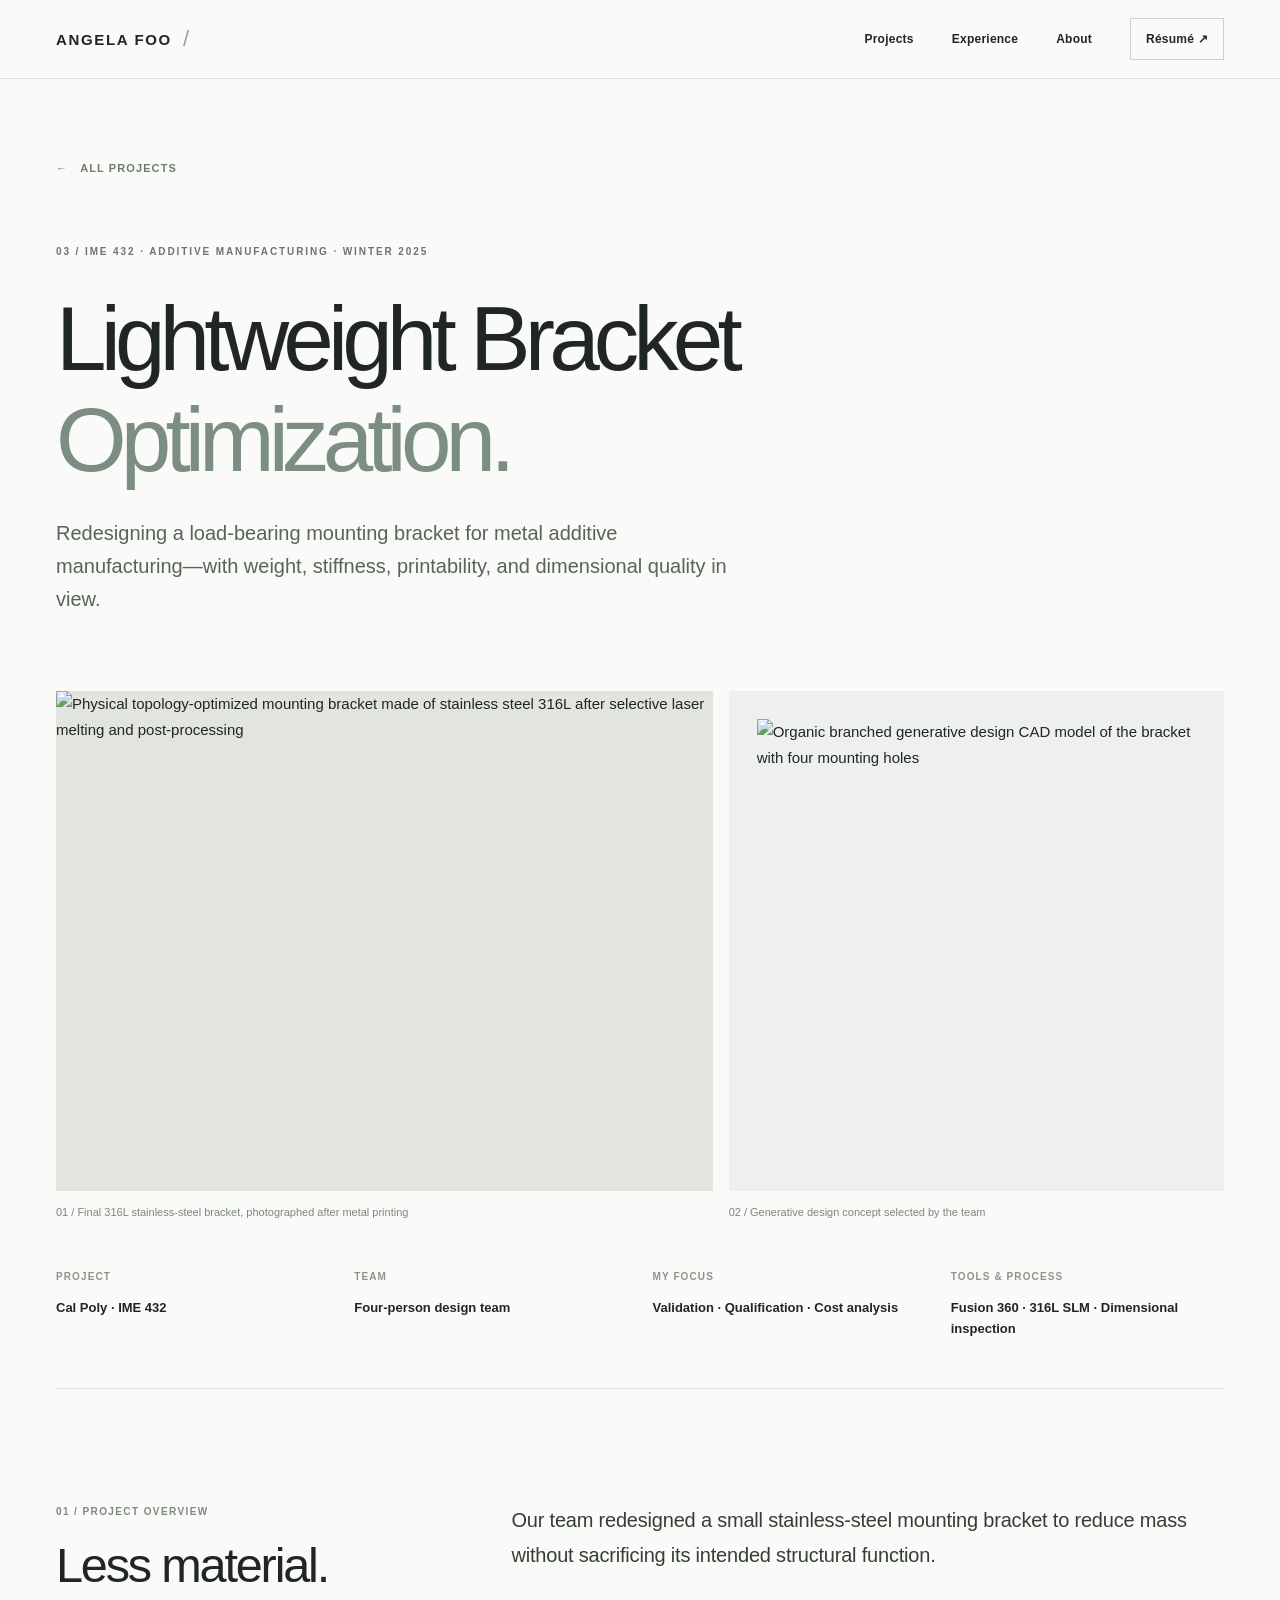
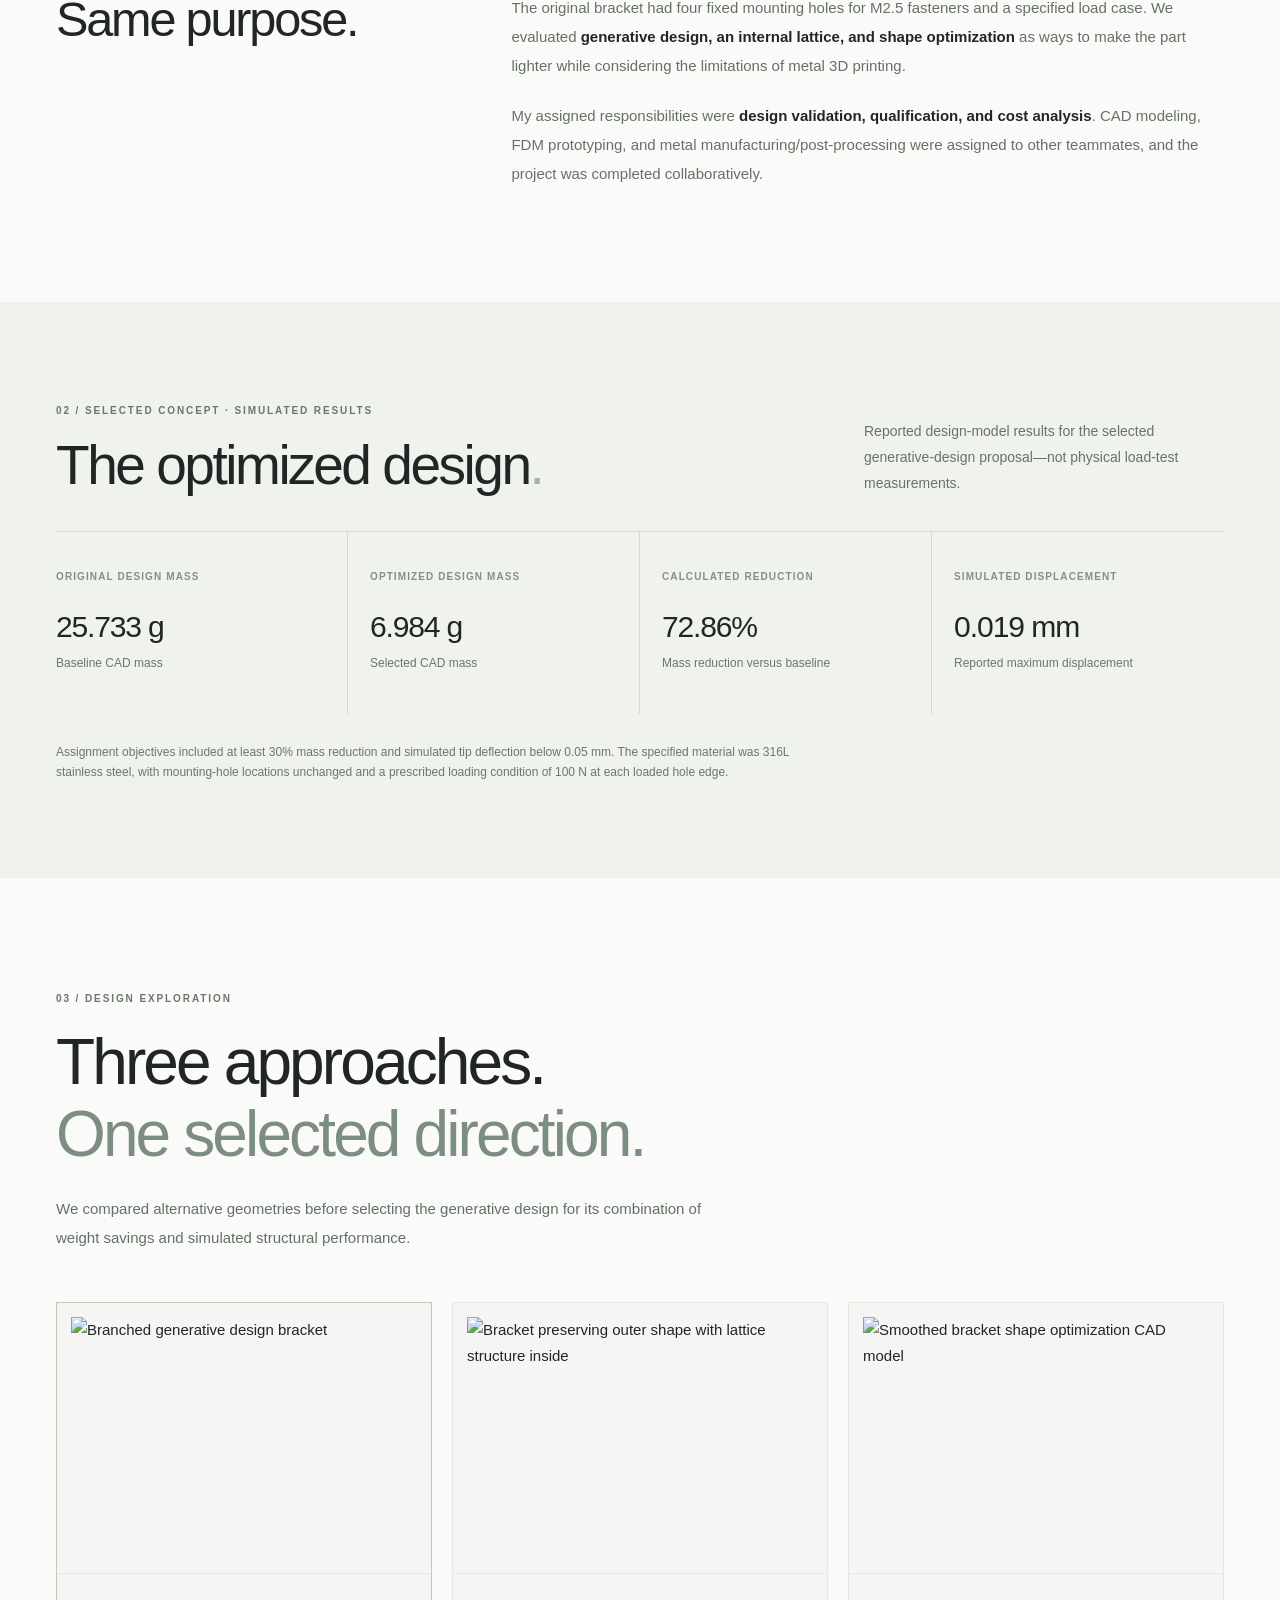
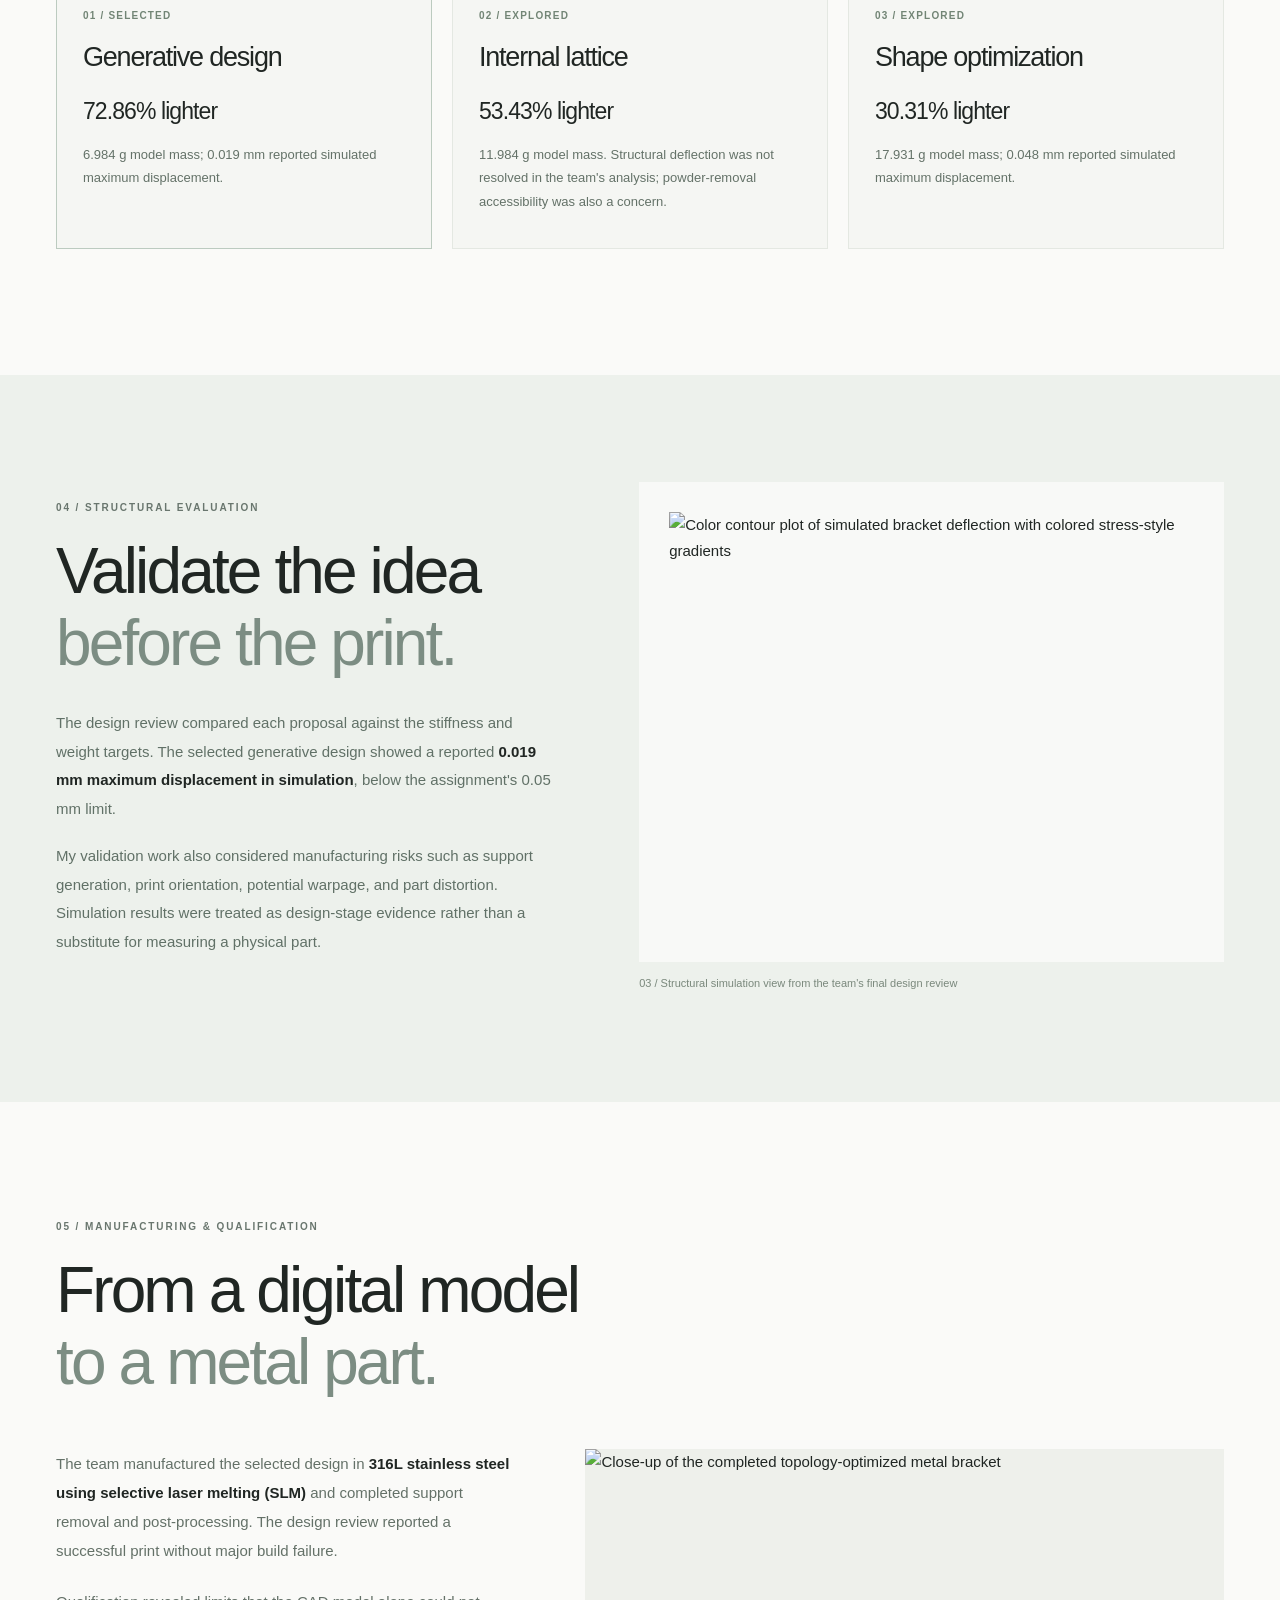
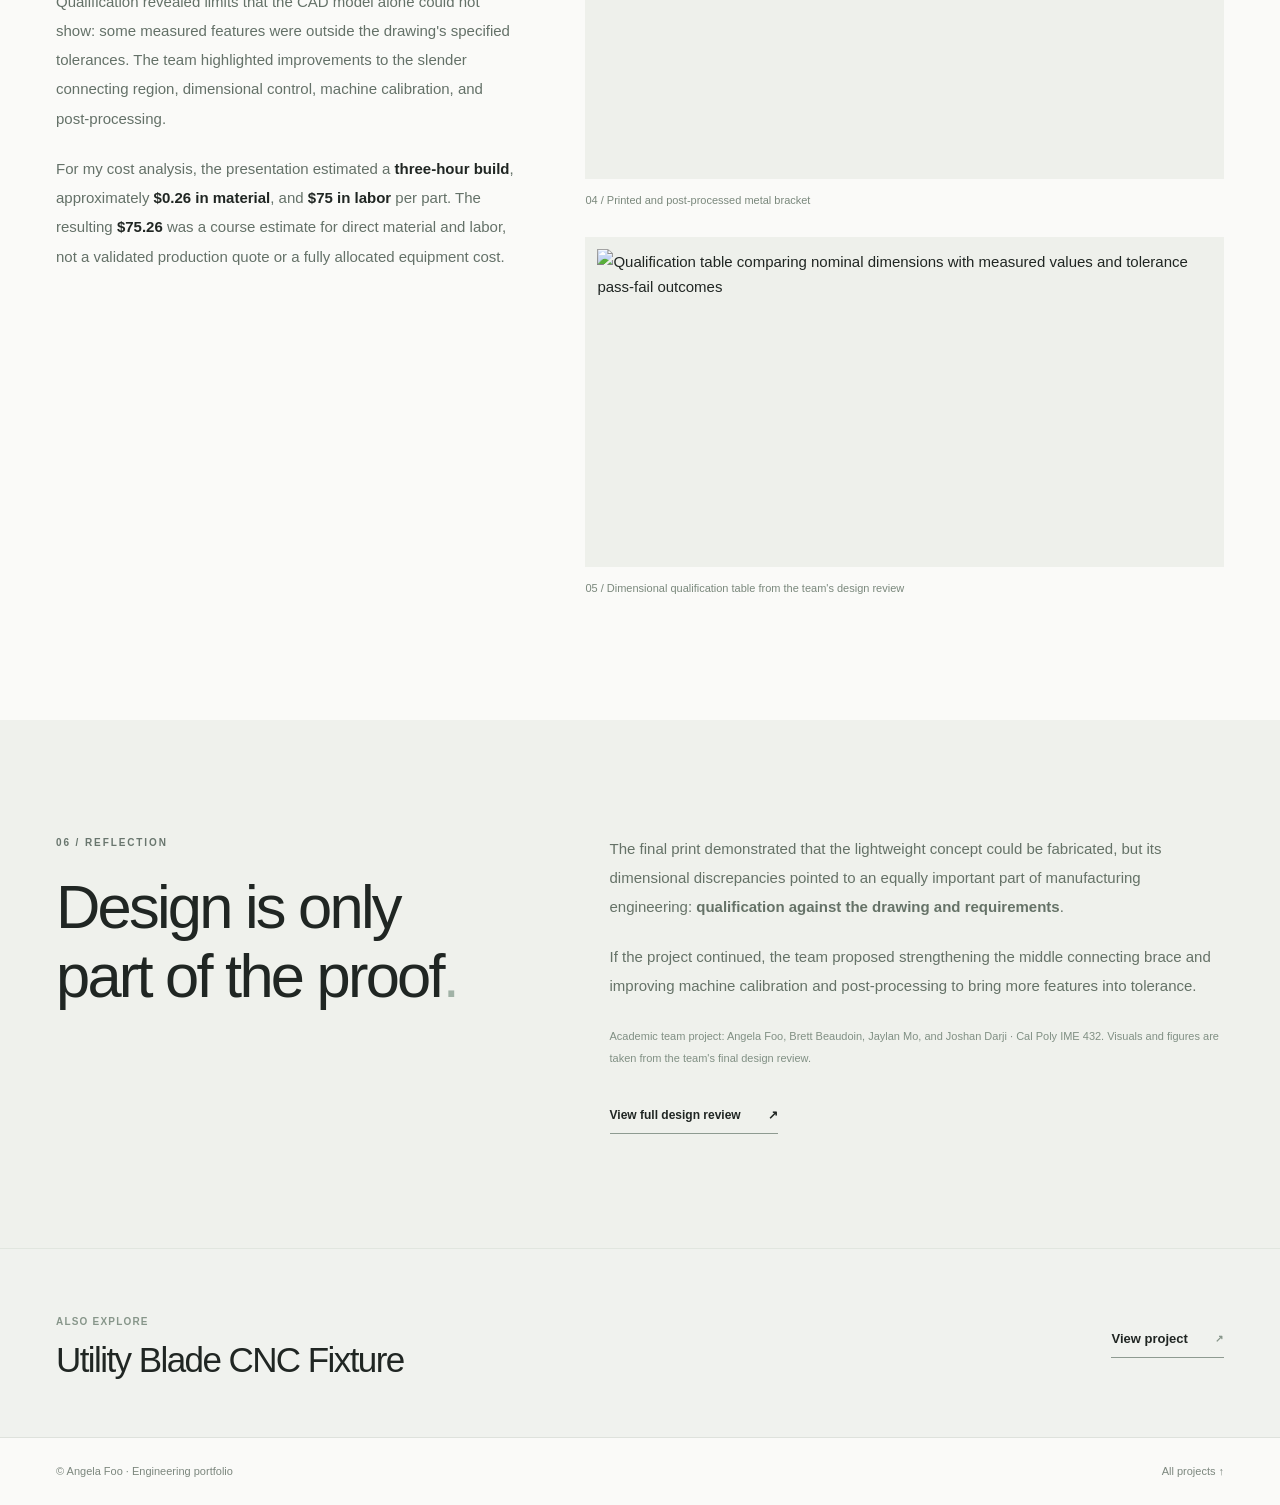
==== bracket.html @ 25e24c45 "Add files via upload" ====
<!doctype html>
<html lang="en">
<head>
<meta charset="utf-8"><meta name="viewport" content="width=device-width,initial-scale=1"><meta name="theme-color" content="#fafaf8">
<meta name="description" content="Angela Foo's IME 432 additive manufacturing project: a topology-optimized 316L stainless-steel mounting bracket, finite element simulation, dimensional qualification, and cost analysis.">
<title>Lightweight Bracket Optimization — Angela Foo</title>
<link rel="stylesheet" href="styles.css"><script src="script.js" defer></script>
</head>
<body id="top">
<a class="skip-link" href="#main">Skip to main content</a>
<header class="site-header"><div class="shell navigation"><a class="logo" href="index.html">ANGELA FOO<span class="logo-mark">/</span></a><button class="menu-toggle" type="button" aria-controls="site-nav" aria-expanded="false">Menu <span aria-hidden="true">☰</span></button><nav class="site-nav" id="site-nav" aria-label="Main navigation"><a href="index.html#projects">Projects</a><a href="index.html#experience">Experience</a><a href="index.html#about">About</a><a class="nav-resume" href="assets/Angela_Foo_Resume.pdf" target="_blank" rel="noopener">Résumé ↗</a></nav></div></header>
<main id="main">
  <section class="shell case-intro bracket-intro">
    <a class="back-to" href="index.html#projects">← &nbsp; ALL PROJECTS</a>
    <p class="eyebrow">03 / IME 432 · ADDITIVE MANUFACTURING · WINTER 2025</p>
    <h1>Lightweight Bracket<br><em>Optimization.</em></h1>
    <p class="case-lede">Redesigning a load-bearing mounting bracket for metal additive manufacturing—with weight, stiffness, printability, and dimensional quality in view.</p>
  </section>
  <section class="shell bracket-hero-gallery" aria-label="Finished part and generative CAD model">
    <figure class="bracket-hero-photo"><a href="assets/bracket-printed-bracket.webp" target="_blank" rel="noopener"><img src="assets/bracket-printed-bracket.webp" alt="Physical topology-optimized mounting bracket made of stainless steel 316L after selective laser melting and post-processing" fetchpriority="high"></a><figcaption>01 / Final 316L stainless-steel bracket, photographed after metal printing</figcaption></figure>
    <figure class="bracket-hero-render"><a href="assets/bracket-generative-cad.webp" target="_blank" rel="noopener"><img src="assets/bracket-generative-cad.webp" alt="Organic branched generative design CAD model of the bracket with four mounting holes" fetchpriority="high"></a><figcaption>02 / Generative design concept selected by the team</figcaption></figure>
  </section>
  <div class="shell case-meta">
    <div><span>PROJECT</span><strong>Cal Poly · IME 432</strong></div>
    <div><span>TEAM</span><strong>Four-person design team</strong></div>
    <div><span>MY FOCUS</span><strong>Validation · Qualification · Cost analysis</strong></div>
    <div><span>TOOLS &amp; PROCESS</span><strong>Fusion 360 · 316L SLM · Dimensional inspection</strong></div>
  </div>

  <section class="shell case-body" aria-labelledby="bracket-overview">
    <aside class="case-aside"><p>01 / PROJECT OVERVIEW</p><h2 id="bracket-overview">Less material.<br>Same purpose.</h2></aside>
    <div class="case-text"><p class="lead-paragraph">Our team redesigned a small stainless-steel mounting bracket to reduce mass without sacrificing its intended structural function.</p>
    <p>The original bracket had four fixed mounting holes for M2.5 fasteners and a specified load case. We evaluated <strong>generative design, an internal lattice, and shape optimization</strong> as ways to make the part lighter while considering the limitations of metal 3D printing.</p>
    <p>My assigned responsibilities were <strong>design validation, qualification, and cost analysis</strong>. CAD modeling, FDM prototyping, and metal manufacturing/post-processing were assigned to other teammates, and the project was completed collaboratively.</p></div>
  </section>

  <section class="constraints-section" aria-labelledby="bracket-results-heading"><div class="shell">
    <div class="section-bar narrow"><div><p class="eyebrow">02 / SELECTED CONCEPT · SIMULATED RESULTS</p><h2 id="bracket-results-heading">The optimized design<span class="accent-dot">.</span></h2></div><p class="section-subtitle">Reported design-model results for the selected generative-design proposal—not physical load-test measurements.</p></div>
    <div class="constraints-grid bracket-metrics">
      <div class="constraint"><span>ORIGINAL DESIGN MASS</span><strong>25.733 g</strong><p>Baseline CAD mass</p></div>
      <div class="constraint"><span>OPTIMIZED DESIGN MASS</span><strong>6.984 g</strong><p>Selected CAD mass</p></div>
      <div class="constraint"><span>CALCULATED REDUCTION</span><strong>72.86%</strong><p>Mass reduction versus baseline</p></div>
      <div class="constraint"><span>SIMULATED DISPLACEMENT</span><strong>0.019 mm</strong><p>Reported maximum displacement</p></div>
    </div>
    <p class="constraints-note">Assignment objectives included at least 30% mass reduction and simulated tip deflection below 0.05 mm. The specified material was 316L stainless steel, with mounting-hole locations unchanged and a prescribed loading condition of 100 N at each loaded hole edge.</p>
  </div></section>

  <section class="shell bracket-options" aria-labelledby="bracket-options-heading">
    <div class="bracket-section-title"><p class="eyebrow">03 / DESIGN EXPLORATION</p><h2 id="bracket-options-heading">Three approaches.<br><em>One selected direction.</em></h2><p>We compared alternative geometries before selecting the generative design for its combination of weight savings and simulated structural performance.</p></div>
    <div class="bracket-option-grid">
      <article class="bracket-option selected"><figure><img src="assets/bracket-generative-cad.webp" alt="Branched generative design bracket" loading="lazy"></figure><div class="bracket-option-copy"><span>01 / SELECTED</span><h3>Generative design</h3><strong>72.86% lighter</strong><p>6.984 g model mass; 0.019 mm reported simulated maximum displacement.</p></div></article>
      <article class="bracket-option"><figure><img src="assets/bracket-lattice-cad.webp" alt="Bracket preserving outer shape with lattice structure inside" loading="lazy"></figure><div class="bracket-option-copy"><span>02 / EXPLORED</span><h3>Internal lattice</h3><strong>53.43% lighter</strong><p>11.984 g model mass. Structural deflection was not resolved in the team's analysis; powder-removal accessibility was also a concern.</p></div></article>
      <article class="bracket-option"><figure><img src="assets/bracket-shape-optimization-cad.webp" alt="Smoothed bracket shape optimization CAD model" loading="lazy"></figure><div class="bracket-option-copy"><span>03 / EXPLORED</span><h3>Shape optimization</h3><strong>30.31% lighter</strong><p>17.931 g model mass; 0.048 mm reported simulated maximum displacement.</p></div></article>
    </div>
  </section>

  <section class="bracket-analysis-band" aria-labelledby="bracket-analysis-heading"><div class="shell bracket-analysis-grid">
    <div><p class="eyebrow">04 / STRUCTURAL EVALUATION</p><h2 id="bracket-analysis-heading">Validate the idea<br><em>before the print.</em></h2><p>The design review compared each proposal against the stiffness and weight targets. The selected generative design showed a reported <strong>0.019 mm maximum displacement in simulation</strong>, below the assignment's 0.05 mm limit.</p><p>My validation work also considered manufacturing risks such as support generation, print orientation, potential warpage, and part distortion. Simulation results were treated as design-stage evidence rather than a substitute for measuring a physical part.</p></div>
    <figure><a href="assets/bracket-displacement-analysis.webp" target="_blank" rel="noopener"><img src="assets/bracket-displacement-analysis.webp" alt="Color contour plot of simulated bracket deflection with colored stress-style gradients" loading="lazy"></a><figcaption>03 / Structural simulation view from the team's final design review</figcaption></figure>
  </div></section>

  <section class="shell bracket-manufacture" aria-labelledby="bracket-manufacture-heading">
    <div class="bracket-section-title"><p class="eyebrow">05 / MANUFACTURING &amp; QUALIFICATION</p><h2 id="bracket-manufacture-heading">From a digital model<br><em>to a metal part.</em></h2></div>
    <div class="bracket-manufacture-grid">
      <div class="bracket-manufacture-copy"><p>The team manufactured the selected design in <strong>316L stainless steel using selective laser melting (SLM)</strong> and completed support removal and post-processing. The design review reported a successful print without major build failure.</p><p>Qualification revealed limits that the CAD model alone could not show: some measured features were outside the drawing's specified tolerances. The team highlighted improvements to the slender connecting region, dimensional control, machine calibration, and post-processing.</p><p>For my cost analysis, the presentation estimated a <strong>three-hour build</strong>, approximately <strong>$0.26 in material</strong>, and <strong>$75 in labor</strong> per part. The resulting <strong>$75.26</strong> was a course estimate for direct material and labor, not a validated production quote or a fully allocated equipment cost.</p></div>
      <div class="bracket-manufacture-images">
        <figure><a href="assets/bracket-printed-bracket.webp" target="_blank" rel="noopener"><img src="assets/bracket-printed-bracket.webp" alt="Close-up of the completed topology-optimized metal bracket" loading="lazy"></a><figcaption>04 / Printed and post-processed metal bracket</figcaption></figure>
        <figure><a href="assets/bracket-qualification-table.webp" target="_blank" rel="noopener"><img src="assets/bracket-qualification-table.webp" alt="Qualification table comparing nominal dimensions with measured values and tolerance pass-fail outcomes" loading="lazy"></a><figcaption>05 / Dimensional qualification table from the team's design review</figcaption></figure>
      </div>
    </div>
  </section>

  <section class="bracket-takeaways" aria-labelledby="bracket-takeaways-heading"><div class="shell bracket-takeaways-grid"><div><p class="eyebrow">06 / REFLECTION</p><h2 id="bracket-takeaways-heading">Design is only<br>part of the proof<span class="accent-dot">.</span></h2></div><div><p>The final print demonstrated that the lightweight concept could be fabricated, but its dimensional discrepancies pointed to an equally important part of manufacturing engineering: <strong>qualification against the drawing and requirements</strong>.</p><p>If the project continued, the team proposed strengthening the middle connecting brace and improving machine calibration and post-processing to bring more features into tolerance.</p><p class="bracket-credit">Academic team project: Angela Foo, Brett Beaudoin, Jaylan Mo, and Joshan Darji · Cal Poly IME 432. Visuals and figures are taken from the team's final design review.</p><a class="text-link smaller" href="assets/IME_432_Additive_Bracket_Design_Review.pdf" target="_blank" rel="noopener">View full design review <span aria-hidden="true">↗</span></a></div></div></section>
  <div class="next-case"><div class="shell"><div><span>ALSO EXPLORE</span><h2>Utility Blade CNC Fixture</h2></div><a href="fixture.html" class="text-link">View project <span aria-hidden="true">↗</span></a></div></div>
</main>
<footer class="site-footer"><div class="shell footer-flex"><span>© Angela Foo · Engineering portfolio</span><a href="index.html#projects">All projects ↑</a></div></footer>
</body></html>
---- styles.css ----
:root{--bg:#fafaf8;--white:#fff;--ink:#202623;--muted:#69726d;--line:#dee2dc;--accent:#61776c;--soft:#eef1ec;--display:-apple-system,BlinkMacSystemFont,"Helvetica Neue",Helvetica,Arial,sans-serif}
*,*::before,*::after{box-sizing:border-box}
html{scroll-behavior:smooth;scroll-padding-top:96px}
body{margin:0;background:var(--bg);color:var(--ink);font-family:var(--display);font-size:15px;line-height:1.7;-webkit-font-smoothing:antialiased}
img{display:block;max-width:100%}a{text-decoration:none;color:inherit}button{font:inherit;cursor:pointer}h1,h2,h3,p,figure{margin:0}h1,h2,h3{font-weight:500;line-height:1.12;letter-spacing:-.045em}h2{font-size:clamp(39px,4vw,59px)}h3{font-size:26px}em{font-style:normal;color:#7c8d83}
:focus-visible{outline:2px solid var(--accent);outline-offset:4px}::selection{background:#d8e2db}
.shell{width:min(1200px,calc(100% - 112px));margin:0 auto}.skip-link{position:fixed;top:-100px;left:12px;background:white;padding:12px;z-index:999}.skip-link:focus{top:12px}
.site-header{position:sticky;top:0;z-index:100;background:rgba(250,250,248,.97);backdrop-filter:blur(12px);border-bottom:1px solid var(--line)}
.navigation{height:78px;display:flex;align-items:center;justify-content:space-between}.logo{font-size:15px;font-weight:700;letter-spacing:.11em}.logo-mark{display:inline-block;margin-left:11px;color:#93a59a;font-size:22px;vertical-align:-1px;font-weight:400}.site-nav{display:flex;align-items:center;gap:38px;font-size:12px;font-weight:600;letter-spacing:.02em}.site-nav a:hover,.footer-flex a:hover{color:var(--accent)}.site-nav .nav-resume{border:1px solid #cbd3cc;padding:10px 15px}.site-nav .nav-resume:hover{background:#eff2ee}.menu-toggle{display:none}
.eyebrow{font-size:10px;font-weight:700;letter-spacing:.19em;text-transform:uppercase;color:#69766e}.eyebrow-line{display:inline-block;width:24px;height:1px;background:var(--accent);vertical-align:middle;margin-right:10px}.accent-dot{color:#a1b2a6}
.hero{padding-top:128px;padding-bottom:122px}.hero h1{font-size:clamp(60px,6.2vw,102px);letter-spacing:-.065em;line-height:1.11;margin:31px 0 68px;max-width:1140px}.hero-bottom{display:flex;justify-content:space-between;align-items:flex-end;gap:60px}.hero-bottom p{font-size:18px;line-height:1.8;max-width:610px;color:#4f5c54}.text-link{display:inline-flex;align-items:center;justify-content:space-between;gap:27px;border-bottom:1px solid #8e9b91;padding-bottom:7px;white-space:nowrap;font-size:13px;font-weight:600;transition:color .2s,border .2s}.text-link:hover{color:var(--accent);border-color:var(--accent)}.text-link.smaller{font-size:12px}
.projects-section{padding:105px 0 112px;background:#fff}.section-bar{display:flex;align-items:end;justify-content:space-between;gap:56px;margin-bottom:46px}.section-bar .eyebrow{margin-bottom:16px}.section-bar h2{font-size:clamp(48px,5.4vw,73px)}.section-subtitle{max-width:360px;font-size:14px;line-height:1.85;color:var(--muted)}
.featured-project{display:grid;grid-template-columns:1.13fr 1fr;min-height:485px;background:#f1f3ef;border:1px solid #e6eae5;overflow:hidden}.featured-media{position:relative;overflow:hidden;min-height:485px;background:#d2d8d2}.featured-media img{width:100%;height:100%;object-fit:cover;object-position:center;transition:transform .5s}.featured-project:hover img{transform:scale(1.028)}.photo-stamp{position:absolute;left:23px;bottom:20px;background:#fff;padding:8px 12px;font-size:10px;font-weight:700;letter-spacing:.12em}.featured-copy{padding:34px 43px 43px;display:flex;flex-direction:column;justify-content:space-between}.featured-top{display:flex;justify-content:space-between;gap:15px;font-size:10px;letter-spacing:.11em;font-weight:700;color:#758279}.label-small{font-size:10px;letter-spacing:.16em;font-weight:700;color:#6a7e70;margin-bottom:18px}.featured-main h3{font-size:clamp(40px,4.2vw,63px);letter-spacing:-.06em;line-height:1.08;margin-bottom:27px}.featured-main>p:not(.label-small){max-width:410px;font-size:15px;line-height:1.8;color:#59665c}.project-cta{display:inline-flex;align-items:center;gap:24px;margin-top:38px;font-size:12px;font-weight:700;border-bottom:1px solid #8da096;padding-bottom:8px}
.projects-list{margin-top:63px;border-top:1px solid var(--line)}.project-row{display:grid;grid-template-columns:52px 1fr 210px 25px;align-items:center;gap:18px;padding:24px 6px 26px;border-bottom:1px solid var(--line);transition:background .2s}.project-row:hover{background:#f7f8f5}.project-number{font-size:11px;color:#89948b;font-weight:600}.project-row-title h3{font-size:22px;letter-spacing:-.028em;font-weight:500;margin-bottom:6px}.project-row-title p{font-size:12px;color:#7a857d}.project-category{font-size:10px;letter-spacing:.1em;font-weight:700;color:#78867a;text-align:right}.row-arrow{font-size:22px;transition:transform .2s}.project-row:hover .row-arrow{transform:translate(3px,-3px)}
.process-band{padding:90px 0;background:#e8ede8}.process-band-inner{display:grid;grid-template-columns:26% 1fr;gap:45px;align-items:start}.process-band .eyebrow{padding-top:13px}.process-band-inner>p:last-child{font-size:clamp(24px,3.2vw,43px);line-height:1.4;letter-spacing:-.035em;font-weight:400;max-width:920px}.process-band-inner em{color:#71877a}
.experience-section{padding:110px 0 118px}.experience-rows{border-top:1px solid var(--line);margin-bottom:26px}.experience-row{display:grid;grid-template-columns:32% 1fr 100px;align-items:start;gap:30px;padding:27px 0;border-bottom:1px solid var(--line)}.experience-row h3{font-size:22px;letter-spacing:-.03em;margin-bottom:8px}.experience-row div span{font-size:12px;color:#738075}.experience-row>p{color:#637067;font-size:13px;line-height:1.9;max-width:510px}.experience-date{text-align:right;font-size:12px;color:var(--muted);white-space:nowrap}
.about-section{padding:115px 0;background:#f1f3ef}.about-grid{display:grid;grid-template-columns:1fr 1fr;gap:90px}.about-grid .eyebrow{margin-bottom:25px}.about-grid h2{font-size:clamp(40px,4.3vw,63px)}.about-copy>p{font-size:16px;line-height:1.9;color:#536157}.about-meta{margin-top:40px}.about-meta>div{border-top:1px solid #d6ddd6;padding:15px 0 19px}.about-meta span{font-size:10px;font-weight:700;letter-spacing:.11em;color:#708176}.about-meta p{font-size:13px;margin-top:7px}
.contact-section{padding:110px 0 115px}.contact-layout{display:flex;align-items:end;justify-content:space-between;gap:70px;margin-top:21px}.contact-layout h2{font-size:clamp(52px,6.5vw,91px);letter-spacing:-.06em}.contact-layout>div{min-width:345px;padding-bottom:8px}.contact-layout>div>p{color:#647167;font-size:13px;margin-bottom:18px}.contact-link{display:flex;justify-content:space-between;gap:20px;font-size:22px;letter-spacing:-.045em;border-bottom:1px solid #aab6ac;padding-bottom:8px}.social-link{font-size:12px;display:inline-block;margin-top:18px}.site-footer{border-top:1px solid var(--line);padding:24px 0}.footer-flex{display:flex;align-items:center;justify-content:space-between;gap:30px;font-size:11px;color:#7c877e}
/* The project case study */
.case-intro{padding:75px 0 75px}.back-to{display:inline-block;font-size:11px;font-weight:700;letter-spacing:.1em;color:#6c7c70;margin-bottom:65px}.back-to:hover{color:var(--ink)}.case-intro .eyebrow{margin-bottom:28px}.case-intro h1{font-size:clamp(62px,7.5vw,110px);letter-spacing:-.065em}.case-lede{max-width:680px;color:#56645a;font-size:20px;line-height:1.65;margin-top:26px}.case-hero-image img{width:100%;height:auto;aspect-ratio:2.46;object-fit:cover;background:#ddd}.caption,figcaption{font-size:11px;line-height:1.65;color:#7a887c;padding-top:12px}.case-meta{display:grid;grid-template-columns:repeat(4,1fr);gap:25px;border-bottom:1px solid var(--line);padding:47px 0 48px}.case-meta span{display:block;font-size:10px;letter-spacing:.11em;font-weight:700;color:#8a958b;margin-bottom:13px}.case-meta strong{display:block;font-size:13px;line-height:1.6;font-weight:600}
.case-body{display:grid;grid-template-columns:33% 1fr;gap:70px;padding:114px 0}.case-aside>p{font-size:10px;letter-spacing:.14em;color:#7d8a80;font-weight:700;margin-bottom:18px}.case-aside h2{font-size:clamp(38px,3.8vw,56px)}.case-text{max-width:730px}.case-text p{font-size:15px;color:#657168;line-height:1.95;margin-bottom:20px}.case-text p:last-child{margin-bottom:0}.case-text strong{font-weight:600;color:var(--ink)}.case-text .lead-paragraph{font-size:20px;color:#333f36;line-height:1.75;letter-spacing:-.01em}
.constraints-section{background:#f0f2ee;padding:100px 0 95px}.section-bar.narrow{margin-bottom:34px}.section-bar.narrow h2{font-size:clamp(37px,4.3vw,58px)}.constraints-grid{border-top:1px solid #d3dad3;display:grid;grid-template-columns:repeat(4,1fr)}.constraint{padding:30px 22px 15px;border-right:1px solid #d3dad3;min-height:182px}.constraint:first-child{padding-left:0}.constraint:last-child{border-right:0}.constraint span{font-size:10px;font-weight:700;letter-spacing:.11em;color:#839087}.constraint strong{font-size:clamp(24px,2.3vw,36px);display:block;font-weight:500;letter-spacing:-.04em;margin:20px 0 8px;line-height:1.25}.constraint:last-child strong{font-size:22px;letter-spacing:-.035em}.constraint p,.constraints-note{font-size:12px;color:#68786d;line-height:1.7}.constraints-note{margin-top:28px;max-width:780px}
.case-process{padding:118px 0}.case-process-grid{display:grid;grid-template-columns:1fr .96fr;gap:60px;align-items:start}.case-process h2{margin:22px 0 42px}.process-steps{border-top:1px solid var(--line)}.process-steps>div{display:grid;grid-template-columns:42px 1fr;gap:16px;padding:19px 0;border-bottom:1px solid var(--line)}.process-steps>div>span{font-size:11px;font-weight:700;color:#88998d}.process-steps p{font-size:14px;line-height:1.8;color:#657168}.process-steps strong{color:var(--ink)}.cad-figure img{width:100%;aspect-ratio:1.03;object-fit:cover;background:#dce0de}.cad-figure a img,.image-story a img{transition:opacity .2s}.cad-figure a:hover img,.image-story a:hover img{opacity:.92}
.image-story{padding:103px 0;background:#ecefea}.image-story-grid{display:grid;grid-template-columns:1fr 1fr;gap:95px;align-items:center}.image-story-grid figure{max-width:480px;margin:0 auto}.image-story-grid img{width:100%;max-height:680px;aspect-ratio:4/5;object-fit:cover;object-position:center 62%;background:#d7ddd7}.image-story-copy h2{font-size:clamp(40px,4.6vw,66px);margin:22px 0 34px}.image-story-copy>p:not(.eyebrow){max-width:450px;color:#627066;font-size:15px;line-height:1.9;margin-bottom:18px}.image-story-copy .text-link{margin-top:35px}
.case-conclusion{display:grid;grid-template-columns:33% 1fr;gap:70px;padding:114px 0 128px}.fineprint{font-size:12px!important;color:#859087!important;margin-top:30px!important}.next-case{background:#f0f2ee;border-top:1px solid #e1e6df}.next-case>.shell{padding:58px 0;display:flex;justify-content:space-between;align-items:center;gap:40px}.next-case span{font-size:10px;font-weight:700;letter-spacing:.12em;color:#87968a}.next-case h2{font-size:clamp(23px,3vw,35px);margin-top:8px}
/* Supporting academic project template */
.generic-project{padding-top:75px}.generic-project .eyebrow{margin-bottom:24px}.generic-title{font-size:clamp(54px,6.2vw,89px);max-width:1030px;margin-bottom:20px}.generic-intro{font-size:20px;color:#5d6b61;max-width:790px;line-height:1.75;margin-bottom:60px}.unfilled-media{min-height:375px;padding:44px;display:flex;justify-content:space-between;align-items:end;gap:30px;background:#e9ede8;border:1px solid #dce3dc;position:relative;overflow:hidden}.unfilled-media:after{content:"";position:absolute;width:620px;height:620px;border:1px solid #d0d9d0;border-radius:50%;top:-340px;right:-170px;box-shadow:0 0 0 110px #e4eae4,0 0 0 111px #d5ddd5;pointer-events:none}.unfilled-media>div,.unfilled-media>p{position:relative;z-index:2}.unfilled-media span{display:block;font-size:11px;font-weight:700;letter-spacing:.15em;color:#7c8f81;margin-bottom:28px}.unfilled-media strong{font-size:clamp(33px,4vw,53px);line-height:1.2;font-weight:500;letter-spacing:-.05em}.unfilled-media>p{font-size:12px;color:#6e8072}.generic-grid{display:grid;grid-template-columns:33% 1fr;gap:75px;padding:105px 0}.generic-grid aside h2{font-size:clamp(36px,3.8vw,50px);margin:18px 0 42px}.tools-label{font-size:10px!important;font-weight:700;letter-spacing:.12em;color:#7c8f81!important}.generic-grid aside>p:last-child{max-width:270px;font-size:13px;color:#6c786d}.generic-main h2{font-size:29px;margin:0 0 20px;letter-spacing:-.03em}.generic-main h2:not(:first-child){margin-top:55px}.generic-main>p,.generic-main li{font-size:15px;color:#5d6d61;line-height:1.95}.generic-main ul{padding-left:20px}.generic-main li{margin-bottom:11px}.generic-main .process-steps{margin-top:24px}.generic-end{padding:0 0 112px}
@media(max-width:1050px){.shell{width:calc(100% - 72px)}.hero h1{font-size:clamp(55px,7.2vw,86px)}.featured-copy{padding:27px 30px 32px}.featured-main h3{font-size:clamp(39px,4vw,54px)}.case-process-grid,.image-story-grid{gap:45px}.about-grid{gap:45px}}
@media(max-width:760px){.shell{width:calc(100% - 46px)}.navigation{height:67px}.menu-toggle{display:flex;gap:15px;align-items:center;background:transparent;border:1px solid #cdd5cc;padding:9px 12px;font-size:12px}.menu-toggle span{font-size:13px}.site-nav{position:absolute;display:none;top:67px;left:0;right:0;padding:22px 24px;background:#fafaf8;box-shadow:0 20px 30px #18251a12;border-bottom:1px solid var(--line);flex-direction:column;align-items:stretch;gap:21px}.site-nav.is-open{display:flex}.site-nav .nav-resume{align-self:flex-start}.hero{padding:88px 0 86px}.hero h1{font-size:clamp(50px,8vw,72px);margin:26px 0 42px}.hero-bottom{display:block}.hero-bottom p{font-size:16px;margin-bottom:26px}.projects-section{padding:82px 0}.section-bar{display:block}.section-bar .section-subtitle{margin-top:15px}.featured-project{grid-template-columns:1fr}.featured-media{min-height:0;aspect-ratio:1.75}.featured-copy{min-height:360px}.featured-main h3{font-size:50px}.project-row{grid-template-columns:30px 1fr 22px;gap:12px}.project-category{display:none}.project-row-title h3{font-size:19px}.process-band-inner{grid-template-columns:1fr;gap:12px}.experience-section{padding:82px 0}.experience-row{grid-template-columns:1fr 78px;gap:10px 20px}.experience-row>p{grid-column:1/3}.experience-date{grid-column:2;grid-row:1}.about-section{padding:85px 0}.about-grid{grid-template-columns:1fr;gap:37px}.contact-section{padding:84px 0}.contact-layout{display:block}.contact-layout>div{min-width:0;margin-top:40px}.case-intro{padding:52px 0}.back-to{margin-bottom:55px}.case-intro h1{font-size:clamp(57px,9vw,78px)}.case-lede{font-size:17px}.case-meta{grid-template-columns:repeat(2,1fr);gap:25px}.case-body,.case-conclusion{grid-template-columns:1fr;gap:33px;padding:80px 0}.constraints-section{padding:77px 0}.constraints-grid{grid-template-columns:repeat(2,1fr)}.constraint:nth-child(2){border-right:0}.constraint:nth-child(-n+2){border-bottom:1px solid #d3dad3}.constraint:nth-child(3){padding-left:0}.case-process{padding:85px 0}.case-process-grid{grid-template-columns:1fr;gap:47px}.cad-figure img{aspect-ratio:4/3}.image-story{padding:80px 0}.image-story-grid{grid-template-columns:1fr;gap:53px}.image-story-grid figure{max-width:460px}.image-story-copy{order:-1}.next-case>.shell{align-items:start;flex-direction:column;gap:20px}.generic-grid{grid-template-columns:1fr;gap:45px;padding:72px 0}.generic-project{padding-top:55px}.generic-project .back-to{margin-bottom:50px}.generic-title{font-size:clamp(53px,8vw,74px)}.unfilled-media{min-height:300px}}
@media(max-width:480px){.shell{width:calc(100% - 34px)}.logo{font-size:13px}.hero{padding:71px 0 67px}.eyebrow{font-size:9px;letter-spacing:.13em}.hero h1{font-size:clamp(43px,10.1vw,53px);letter-spacing:-.062em}.hero-bottom p{font-size:15px}.section-bar h2{font-size:49px}.featured-media{aspect-ratio:1.3}.featured-copy{padding:24px 22px;min-height:390px}.featured-top{font-size:9px}.featured-main h3{font-size:46px}.featured-main>p:not(.label-small){font-size:14px}.projects-list{margin-top:35px}.project-row{padding:23px 0}.project-row-title h3{font-size:18px}.project-row-title p{font-size:11px}.process-band{padding:69px 0}.process-band-inner>p:last-child{font-size:29px}.experience-row h3{font-size:19px}.about-grid h2{font-size:43px}.about-copy>p{font-size:15px}.contact-layout h2{font-size:55px}.contact-link{font-size:19px}.case-intro h1{font-size:55px}.case-hero-image img{aspect-ratio:1.6}.case-lede{font-size:16px}.case-meta{padding:31px 0}.case-meta strong{font-size:12px}.case-text .lead-paragraph{font-size:17px}.case-text p{font-size:14px}.constraints-grid{grid-template-columns:1fr}.constraint,.constraint:first-child,.constraint:nth-child(3){padding:19px 0;border-right:0;border-bottom:1px solid #d3dad3;min-height:0}.constraint:last-child{border-bottom:0}.constraint strong{margin:9px 0 5px}.constraint:last-child strong{font-size:23px}.case-process h2,.image-story-copy h2{font-size:46px}.image-story-grid img{aspect-ratio:4/5}.generic-title{font-size:48px}.generic-intro{font-size:16px}.unfilled-media{padding:28px;display:block;min-height:310px}.unfilled-media strong{font-size:36px}.unfilled-media>p{margin-top:35px}.generic-main h2{font-size:27px}.footer-flex{flex-wrap:wrap}}
@media(prefers-reduced-motion:reduce){html{scroll-behavior:auto}*,*:before,*:after{transition:none!important}}

/* Show the actual fixture mounted in the mill as the featured cover. */
.featured-media img.fixture-cover-photo{position:absolute;inset:0;width:100%;height:100%;object-position:center 70%}
.case-hero-image img.fixture-cover-photo{object-position:center 69%;aspect-ratio:1.65}
.image-story-grid .fixture-detail-figure img{aspect-ratio:2.2;max-height:none;object-fit:cover}
@media(max-width:760px){.case-hero-image img.fixture-cover-photo{aspect-ratio:1.4;object-position:center 68%}}
@media(max-width:480px){.case-hero-image img.fixture-cover-photo{aspect-ratio:1.25;object-position:center 68%}}

/* Injection-molding case study: editorial images, no decorative gradients. */
.injection-intro{padding-bottom:62px}
.injection-hero-gallery{display:grid;grid-template-columns:1.18fr .82fr;gap:16px;align-items:stretch}
.injection-hero-gallery figure{min-width:0;display:flex;flex-direction:column}
.injection-hero-gallery img{height:495px;width:100%;object-fit:cover;background:#e9ebe7}
.injection-hero-main img{object-position:center 64%}
.injection-hero-side img{object-position:center 42%}
.injection-hero-gallery figcaption{padding:12px 0 0}
.injection-design-section{padding:113px 0 122px}
.injection-section-top h2{font-size:clamp(39px,4.7vw,69px);margin:22px 0 55px}
.injection-design-grid{display:grid;grid-template-columns:.82fr 1.18fr;gap:72px;align-items:center}
.injection-design-prose p{font-size:15px;line-height:1.95;color:#617167;margin-bottom:19px}
.injection-design-prose .text-link{margin-top:25px}
.injection-drawing-figure img{width:100%;height:auto;background:#fff;border:1px solid #e5e8e3}
.injection-drawing-strip{margin-top:45px;display:grid;grid-template-columns:1fr 1fr;gap:30px}
.injection-drawing-strip img{width:100%;height:auto;aspect-ratio:1.29;object-fit:contain;background:#fff;border:1px solid #e5e8e3}
.injection-drawing-strip a:hover img,.injection-drawing-figure a:hover img{opacity:.89}
.injection-process-section{background:#f0f2ee;padding:112px 0}
.injection-build-grid{display:grid;grid-template-columns:1.03fr .97fr;gap:74px;align-items:center}
.injection-build-copy h2{font-size:clamp(44px,5vw,72px);margin:21px 0 45px}
.injection-photo-figure img{width:100%;height:585px;object-fit:cover;object-position:center 50%;background:#dfe3df}
.injection-photo-story{display:grid;grid-template-columns:1.04fr .96fr;gap:75px;align-items:center;padding-top:120px;padding-bottom:125px}
.injection-photo-pair{display:grid;grid-template-columns:1fr 1fr;gap:18px}
.injection-photo-pair img{width:100%;height:455px;object-fit:cover;background:#e4e8e3}
.injection-photo-pair figure:first-child img{object-position:center 55%}
.injection-photo-pair figure:last-child img{object-position:center 47%}
.injection-photo-copy h2{font-size:clamp(41px,4.8vw,68px);margin:21px 0 32px}
.injection-photo-copy>p:not(.eyebrow){font-size:15px;color:#627066;line-height:1.9;margin-bottom:18px}
.injection-photo-copy strong{font-weight:600;color:var(--ink)}
.injection-results{background:#f0f2ee;padding:103px 0 107px}
.injection-specs .constraint:last-child strong{font-size:clamp(24px,2.3vw,36px)}
.injection-results-grid .constraint strong{font-size:clamp(25px,2.5vw,37px)}
.injection-results-grid .constraint:last-child strong{font-size:clamp(25px,2.5vw,37px)}
.injection-lessons{display:grid;grid-template-columns:37% 1fr;gap:85px;padding:132px 0}
.injection-lessons-heading h2{font-size:clamp(39px,4.4vw,65px);margin-top:19px}
.injection-lessons-body>p{font-size:15px;line-height:1.95;color:#657168;margin-bottom:20px}
.injection-lessons-body>p:last-child{margin-bottom:0}
.injection-lessons-body .lead-paragraph{font-size:20px;line-height:1.7;color:#334039}
.injection-lessons-body strong{color:var(--ink);font-weight:600}
.injection-closing{background:#e9eeea;padding:115px 0}
.injection-closing-grid{display:grid;grid-template-columns:.82fr 1.18fr;gap:100px;align-items:center}
.injection-closing-grid img{width:100%;height:485px;object-fit:cover;object-position:center 45%}
.injection-closing-grid h2{font-size:clamp(41px,4.8vw,69px);margin:22px 0 34px}
.injection-closing-grid>div>p:not(.eyebrow){color:#627168;font-size:15px;line-height:1.9;margin-bottom:20px;max-width:610px}
.injection-closing-grid .small-credits{font-size:11px!important;color:#7e8d82!important}
.injection-closing-grid .text-link{margin-top:20px}
@media(max-width:1000px){.injection-design-grid,.injection-build-grid,.injection-photo-story,.injection-closing-grid{gap:42px}.injection-lessons{gap:50px}.injection-hero-gallery img{height:425px}}
@media(max-width:760px){.injection-hero-gallery{gap:12px}.injection-hero-gallery img{height:350px}.injection-design-section{padding:85px 0}.injection-design-grid,.injection-build-grid,.injection-photo-story,.injection-lessons,.injection-closing-grid{grid-template-columns:1fr;gap:37px}.injection-drawing-strip{gap:18px}.injection-process-section{padding:80px 0}.injection-photo-figure img{height:450px}.injection-photo-story{padding-top:82px;padding-bottom:82px}.injection-photo-pair img{height:330px}.injection-results{padding:80px 0}.injection-lessons{padding:86px 0}.injection-closing{padding:80px 0}.injection-closing-grid img{height:440px}.injection-closing-grid figure{max-width:460px}.injection-section-top h2{margin-bottom:38px}}
@media(max-width:480px){.injection-intro h1{font-size:clamp(43px,11.2vw,55px)}.injection-hero-gallery{grid-template-columns:1.1fr .9fr;gap:8px}.injection-hero-gallery img{height:260px}.injection-hero-gallery figcaption{font-size:9px}.injection-design-grid{gap:28px}.injection-drawing-strip{grid-template-columns:1fr}.injection-drawing-strip img{aspect-ratio:auto}.injection-photo-pair{gap:10px}.injection-photo-pair img{height:245px}.injection-photo-figure img{height:420px}.injection-closing-grid img{height:355px}.injection-lessons-body .lead-paragraph{font-size:17px}}
/* Secondary featured case study on the homepage. */
.second-feature{display:grid;grid-template-columns:.88fr 1.12fr;gap:0;min-height:345px;margin-top:26px;background:#f7f8f5;border:1px solid #e6eae5;overflow:hidden}
.second-feature-media{position:relative;min-height:345px;background:#d9ddda;overflow:hidden}
.second-feature-media img{position:absolute;inset:0;width:100%;height:100%;object-fit:cover;object-position:center 51%;transition:transform .45s}
.second-feature:hover img{transform:scale(1.025)}
.second-feature .photo-stamp{bottom:16px;left:18px}
.second-feature-copy{padding:32px 43px 35px;display:flex;flex-direction:column;justify-content:space-between;gap:32px}
.second-feature-copy .featured-top{font-size:10px}
.second-feature-copy h3{font-size:clamp(31px,3.5vw,51px);letter-spacing:-.05em;line-height:1.11;margin:0 0 19px}
.second-feature-copy p{font-size:14px;line-height:1.75;color:#647168;max-width:470px}
.second-feature-copy .project-cta{margin-top:24px}
@media(max-width:760px){.second-feature{grid-template-columns:1fr}.second-feature-media{min-height:0;aspect-ratio:1.8}.second-feature-copy{min-height:290px;padding:28px 29px}}
@media(max-width:480px){.second-feature-media{aspect-ratio:1.4}.second-feature-copy{min-height:330px;padding:23px 22px}.second-feature-copy h3{font-size:38px}}


/* IME 432 additive manufacturing case study — minimal, image-first. */
.third-feature{grid-template-columns:1.12fr .88fr;background:#f6f7f4}
.third-feature .second-feature-media{order:2;background:#cececb}
.third-feature .second-feature-copy{order:1}
.third-feature .second-feature-media img{object-position:center center}
.bracket-intro h1{font-size:clamp(54px,7.1vw,100px)}
.bracket-hero-gallery{display:grid;grid-template-columns:1.14fr .86fr;gap:16px}
.bracket-hero-gallery figure{min-width:0}
.bracket-hero-gallery img{width:100%;height:500px;object-fit:cover;background:#e2e4e0;transition:opacity .2s}
.bracket-hero-gallery a:hover img{opacity:.92}
.bracket-hero-photo img{object-position:center center}
.bracket-hero-render img{object-fit:contain;background:#edf0ec;padding:28px}
.bracket-metrics .constraint strong{font-size:clamp(24px,2.35vw,37px)}
.bracket-options{padding-top:112px;padding-bottom:126px}
.bracket-section-title{max-width:850px;margin-bottom:50px}
.bracket-section-title h2{font-size:clamp(42px,5vw,70px);margin:20px 0 25px}
.bracket-section-title>p:not(.eyebrow){font-size:15px;color:#617168;line-height:1.9;max-width:685px}
.bracket-option-grid{display:grid;grid-template-columns:repeat(3,minmax(0,1fr));gap:20px}
.bracket-option{background:#f5f6f3;border:1px solid #e4e8e2;min-width:0}
.bracket-option.selected{border-color:#bccbc0}
.bracket-option figure{height:270px;overflow:hidden;background:#f5f6f3}
.bracket-option img{width:100%;height:100%;object-fit:contain;padding:14px}
.bracket-option-copy{padding:27px 26px 35px;border-top:1px solid #e4e8e2}
.bracket-option-copy>span{font-size:10px;letter-spacing:.12em;font-weight:700;color:#728575}
.bracket-option-copy h3{font-size:27px;margin:15px 0 20px}
.bracket-option-copy>strong{font-size:23px;font-weight:500;letter-spacing:-.04em;display:block;margin-bottom:12px}
.bracket-option-copy p{font-size:13px;line-height:1.8;color:#647268}
.bracket-analysis-band{background:#edf1ec;padding:107px 0 110px}
.bracket-analysis-grid{display:grid;grid-template-columns:.92fr 1.08fr;align-items:center;gap:85px}
.bracket-analysis-grid h2{font-size:clamp(44px,5vw,72px);margin:20px 0 30px}
.bracket-analysis-grid>div>p:not(.eyebrow){font-size:15px;line-height:1.9;color:#617167;margin-bottom:19px}
.bracket-analysis-grid strong{color:var(--ink)}
.bracket-analysis-grid figure img{width:100%;height:480px;object-fit:contain;background:#f8f9f7;padding:30px}
.bracket-manufacture{padding-top:116px;padding-bottom:123px}
.bracket-manufacture-grid{display:grid;grid-template-columns:.84fr 1.16fr;gap:67px;align-items:start}
.bracket-manufacture-copy p{font-size:15px;line-height:1.95;color:#647168;margin-bottom:21px}
.bracket-manufacture-copy strong{color:var(--ink);font-weight:600}
.bracket-manufacture-images{display:grid;grid-template-columns:1fr;gap:28px}
.bracket-manufacture-images img{height:330px;object-fit:contain;width:100%;background:#eef0eb;padding:12px}
.bracket-manufacture-images figure:first-child img{object-fit:cover;padding:0}
.bracket-takeaways{background:#eff1ec;padding:114px 0}
.bracket-takeaways-grid{display:grid;grid-template-columns:.86fr 1.14fr;gap:90px}
.bracket-takeaways h2{font-size:clamp(41px,4.8vw,68px);margin:22px 0}
.bracket-takeaways-grid>div:last-child>p{font-size:15px;line-height:1.95;color:#657267;margin-bottom:20px}
.bracket-takeaways-grid .bracket-credit{font-size:11px!important;color:#819084!important;margin:26px 0 32px!important}
@media(max-width:1000px){.bracket-analysis-grid,.bracket-manufacture-grid,.bracket-takeaways-grid{gap:42px}.bracket-hero-gallery img{height:420px}.bracket-option-copy{padding:20px}.bracket-option-copy h3{font-size:23px}}
@media(max-width:760px){.third-feature{grid-template-columns:1fr}.third-feature .second-feature-media{order:0}.third-feature .second-feature-copy{order:1}.bracket-hero-gallery{gap:10px}.bracket-hero-gallery img{height:330px}.bracket-hero-render img{padding:13px}.bracket-options{padding-top:83px;padding-bottom:86px}.bracket-option-grid{grid-template-columns:1fr;gap:15px}.bracket-option{display:grid;grid-template-columns:42% 58%;align-items:stretch}.bracket-option figure{height:auto;min-height:250px}.bracket-option-copy{border-top:0;border-left:1px solid #e4e8e2}.bracket-analysis-grid,.bracket-manufacture-grid,.bracket-takeaways-grid{grid-template-columns:1fr;gap:36px}.bracket-analysis-band{padding:85px 0}.bracket-analysis-grid figure img{height:430px}.bracket-manufacture{padding-top:82px;padding-bottom:85px}.bracket-manufacture-images{grid-template-columns:1fr 1fr;gap:16px}.bracket-manufacture-images img{height:270px}.bracket-takeaways{padding:85px 0}}
@media(max-width:480px){.bracket-intro h1{font-size:clamp(43px,10vw,55px)}.bracket-hero-gallery{grid-template-columns:1fr 1fr;gap:8px}.bracket-hero-gallery img{height:250px}.bracket-hero-gallery figcaption{font-size:9px}.bracket-hero-render img{padding:5px}.bracket-option{grid-template-columns:1fr}.bracket-option figure{height:230px;min-height:0}.bracket-option-copy{border-left:0;border-top:1px solid #e4e8e2}.bracket-section-title h2{font-size:45px}.bracket-manufacture-images{grid-template-columns:1fr}.bracket-manufacture-images img{height:280px}.bracket-analysis-grid figure img{height:330px}.bracket-takeaways h2,.bracket-analysis-grid h2{font-size:45px}}

/* IME 244 Geneva mechanism — image-led academic case study. */
.fourth-feature{background:#f8f8f5;grid-template-columns:.88fr 1.12fr}
.fourth-feature .second-feature-media{background:#deded7}
.fourth-feature .second-feature-media img{object-position:center 48%}
.geneva-intro h1{font-size:clamp(57px,7.2vw,100px)}
.geneva-hero{display:grid;grid-template-columns:1.15fr .85fr;gap:16px;align-items:stretch}
.geneva-hero figure{min-width:0}
.geneva-hero img{width:100%;height:550px;object-fit:cover;background:#e5e7e1;transition:opacity .2s}
.geneva-hero a:hover img,.geneva-process-image a:hover img,.geneva-closing a:hover img{opacity:.92}
.geneva-hero-main img{object-position:center 46%}
.geneva-hero-detail img{object-position:center 50%}
.geneva-focus-band{background:#f0f2ee;padding:107px 0 118px}
.geneva-focus-grid{display:grid;grid-template-columns:repeat(3,minmax(0,1fr));gap:0;border-top:1px solid #ced8d0}
.geneva-focus-grid article{padding:31px 32px 22px;border-right:1px solid #ced8d0}
.geneva-focus-grid article:first-child{padding-left:0}.geneva-focus-grid article:last-child{border-right:0}
.geneva-focus-grid article>span{font-size:10px;letter-spacing:.14em;font-weight:700;color:#728477}
.geneva-focus-grid h3{font-size:26px;margin:21px 0 15px;line-height:1.2}
.geneva-focus-grid p{font-size:14px;line-height:1.9;color:#657268}
.geneva-process{padding-top:120px;padding-bottom:124px}
.geneva-process-head{margin-bottom:53px;max-width:765px}
.geneva-process-head h2{font-size:clamp(43px,5vw,72px);margin:20px 0 22px}
.geneva-process-head>p:not(.eyebrow){font-size:15px;line-height:1.85;color:#667469;max-width:650px}
.geneva-process-grid{display:grid;grid-template-columns:1fr .91fr;gap:66px;align-items:start}
.geneva-process-grid .process-steps{margin-top:0}
.geneva-process-image img{width:100%;height:620px;object-fit:cover;object-position:center 55%;background:#dce2dc}
.geneva-closing{background:#e9eeea;padding:116px 0 121px}
.geneva-closing-grid{display:grid;grid-template-columns:.95fr 1.05fr;gap:91px;align-items:center}
.geneva-closing-grid figure img{width:100%;height:520px;object-fit:cover;object-position:center 45%}
.geneva-closing-grid h2{font-size:clamp(42px,4.7vw,69px);margin:23px 0 31px}
.geneva-closing-grid>div>p:not(.eyebrow){font-size:15px;line-height:1.92;color:#637369;margin-bottom:20px}
.geneva-closing-grid strong{color:var(--ink);font-weight:600}
.geneva-closing-grid .text-link{margin-top:15px}
@media(max-width:1000px){.geneva-process-grid,.geneva-closing-grid{gap:45px}.geneva-hero img{height:460px}.geneva-process-image img{height:520px}}
@media(max-width:760px){.geneva-hero{gap:10px}.geneva-hero img{height:390px}.geneva-focus-band{padding:82px 0 88px}.geneva-focus-grid{grid-template-columns:1fr}.geneva-focus-grid article{padding:22px 0;border-right:0;border-bottom:1px solid #ced8d0}.geneva-focus-grid h3{font-size:23px;margin:13px 0 10px}.geneva-process{padding:85px 0}.geneva-process-grid,.geneva-closing-grid{grid-template-columns:1fr;gap:34px}.geneva-process-image img{height:500px}.geneva-closing{padding:85px 0}.geneva-closing-grid figure{max-width:570px}.geneva-closing-grid figure img{height:470px}}
@media(max-width:480px){.geneva-intro h1{font-size:clamp(45px,11vw,57px)}.geneva-hero{grid-template-columns:1fr 1fr;gap:8px}.geneva-hero img{height:290px}.geneva-hero figcaption{font-size:9px}.geneva-process-head h2,.geneva-closing-grid h2{font-size:44px}.geneva-process-image img{height:420px}.geneva-closing-grid figure img{height:430px}}

/* Personalized Geneva holder spotlight */
.geneva-personal{display:grid;grid-template-columns:.93fr 1.07fr;gap:88px;align-items:start;padding-top:18px;padding-bottom:116px;border-top:1px solid var(--line)}
.geneva-personal-heading{padding-top:74px}
.geneva-personal-heading h2{font-size:clamp(40px,4.6vw,65px);letter-spacing:-.055em;line-height:1.13;margin:24px 0 0}
.geneva-personal-text{padding-top:74px}
.geneva-personal-text p{font-size:15px;line-height:1.9;color:#657168;margin-bottom:18px}
.geneva-personal-text .lead-paragraph{font-size:21px;line-height:1.66;color:#2b392f;letter-spacing:-.01em;margin-bottom:23px}
.geneva-credit{border-top:1px solid var(--line);padding-top:23px;margin-top:33px;display:flex;flex-direction:column;gap:11px}
.geneva-credit span{font-size:10px;letter-spacing:.14em;font-weight:700;color:#819185}
.geneva-credit strong{font-size:14px;font-weight:600;line-height:1.6}
@media(max-width:1000px){.geneva-personal{gap:44px}}
@media(max-width:760px){.geneva-personal{grid-template-columns:1fr;gap:0;padding-top:0;padding-bottom:85px}.geneva-personal-heading{padding-top:62px}.geneva-personal-text{padding-top:32px}}
@media(max-width:480px){.geneva-personal-heading h2{font-size:43px}.geneva-personal-text .lead-paragraph{font-size:18px}.geneva-personal-text p{font-size:14px}}

/* Cal Poly Racing — supporting team-engineering story, secondary to academic project case studies. */
.racing-feature{padding:105px 0 117px;background:#fafaf8}
.racing-feature-bar{margin-bottom:44px}
.racing-feature-link{display:grid;grid-template-columns:1.14fr .86fr;background:#f0f2ee;border:1px solid #e2e8e2;overflow:hidden;min-height:435px}
.racing-feature-media{position:relative;min-height:435px;background:#cad1cb;overflow:hidden}
.racing-feature-media img{position:absolute;inset:0;width:100%;height:100%;object-fit:cover;object-position:center 42%;transition:transform .45s}
.racing-feature-link:hover .racing-feature-media img{transform:scale(1.025)}
.racing-feature-copy{display:flex;flex-direction:column;justify-content:space-between;gap:28px;padding:37px 43px 44px}
.racing-feature-copy .featured-top{font-size:10px}
.racing-feature-copy h3{font-size:clamp(39px,4.2vw,60px);line-height:1.1;margin:0 0 25px}
.racing-feature-copy p:not(.label-small){color:#5e6c62;font-size:15px;line-height:1.85;max-width:425px}
.racing-feature-copy .project-cta{margin-top:24px}
.racing-intro h1{font-size:clamp(59px,7.1vw,102px)}
.racing-hero{display:grid;grid-template-columns:1.12fr .88fr;gap:16px}
.racing-hero figure{min-width:0}
.racing-hero img{width:100%;height:560px;object-fit:cover;background:#dce2dc;transition:opacity .2s}
.racing-hero a:hover img,.racing-story a:hover img{opacity:.91}
.racing-hero-main img{object-position:center 52%}
.racing-hero-side img{object-position:center 47%}
.racing-role-band{background:#f0f2ee;padding:100px 0 115px}
.racing-role-grid{display:grid;grid-template-columns:repeat(3,minmax(0,1fr));border-top:1px solid #d3dbd3}
.racing-role-grid article{padding:32px 28px 5px;border-right:1px solid #d3dbd3}
.racing-role-grid article:first-child{padding-left:0}
.racing-role-grid article:last-child{padding-right:0;border-right:0}
.racing-role-grid span{color:#7b8b80;font-size:10px;font-weight:700;letter-spacing:.15em}
.racing-role-grid h3{font-size:clamp(22px,2.3vw,29px);margin:19px 0 15px}
.racing-role-grid p{color:#657369;font-size:14px;line-height:1.85}
.racing-story{padding:115px 0 120px}
.racing-story-heading{max-width:755px;margin-bottom:48px}
.racing-story-heading h2{font-size:clamp(43px,5vw,70px);margin:20px 0}
.racing-story-heading>p:last-child{font-size:15px;color:#627067;line-height:1.85;max-width:685px}
.racing-story-grid{display:grid;grid-template-columns:1.25fr .75fr;gap:26px 19px;align-items:start}
.racing-story-grid figure{min-width:0}
.racing-story-grid img{width:100%;height:450px;object-fit:cover;background:#e3e7e2}
.racing-story-grid .racing-story-large{grid-row:span 2}
.racing-story-grid .racing-story-large img{height:976px;object-position:center 45%}
.racing-story-grid figure:nth-child(2) img{object-position:center 45%}
.racing-story-grid figure:nth-child(3) img{object-position:center 49%}
.racing-takeaway{padding:111px 0 118px;background:#e9eee9}
.racing-takeaway-inner{display:grid;grid-template-columns:1.03fr .97fr;gap:95px}
.racing-takeaway h2{font-size:clamp(43px,4.9vw,70px);margin-top:21px}
.racing-takeaway-inner>div:last-child{padding-top:42px}
.racing-takeaway-inner>div:last-child p{font-size:15px;line-height:1.91;color:#5e6b61;margin-bottom:20px}
.racing-takeaway .text-link{margin-top:8px}
@media(max-width:1000px){.racing-feature-copy{padding:31px}.racing-hero img{height:450px}.racing-story-grid img{height:340px}.racing-story-grid .racing-story-large img{height:750px}.racing-takeaway-inner{gap:40px}}
@media(max-width:760px){.racing-feature{padding:85px 0}.racing-feature-link{grid-template-columns:1fr}.racing-feature-media{min-height:0;aspect-ratio:1.55}.racing-feature-copy{gap:24px;min-height:325px}.racing-intro h1{font-size:clamp(47px,10vw,70px)}.racing-hero{gap:10px}.racing-hero img{height:370px}.racing-role-band{padding:80px 0 90px}.racing-role-grid{grid-template-columns:1fr}.racing-role-grid article,.racing-role-grid article:first-child,.racing-role-grid article:last-child{padding:22px 0;border-right:0;border-bottom:1px solid #d3dbd3}.racing-role-grid article:last-child{border-bottom:0}.racing-role-grid h3{margin:12px 0 10px}.racing-story{padding:82px 0 86px}.racing-story-grid{grid-template-columns:1fr 1fr;gap:20px 12px}.racing-story-grid .racing-story-large{grid-column:span 2;grid-row:auto}.racing-story-grid .racing-story-large img{height:580px}.racing-story-grid img{height:340px}.racing-takeaway{padding:84px 0}.racing-takeaway-inner{grid-template-columns:1fr;gap:20px}.racing-takeaway-inner>div:last-child{padding-top:0}}
@media(max-width:480px){.racing-feature-media{aspect-ratio:1.2}.racing-feature-copy{padding:25px 22px;min-height:345px}.racing-feature-copy h3{font-size:39px}.racing-feature-copy p:not(.label-small){font-size:14px}.racing-hero{grid-template-columns:1fr 1fr;gap:8px}.racing-hero img{height:280px}.racing-hero figcaption{font-size:9px}.racing-story-grid{grid-template-columns:1fr}.racing-story-grid .racing-story-large{grid-column:auto}.racing-story-grid .racing-story-large img{height:530px}.racing-story-grid img{height:390px}.racing-takeaway h2{font-size:44px}}
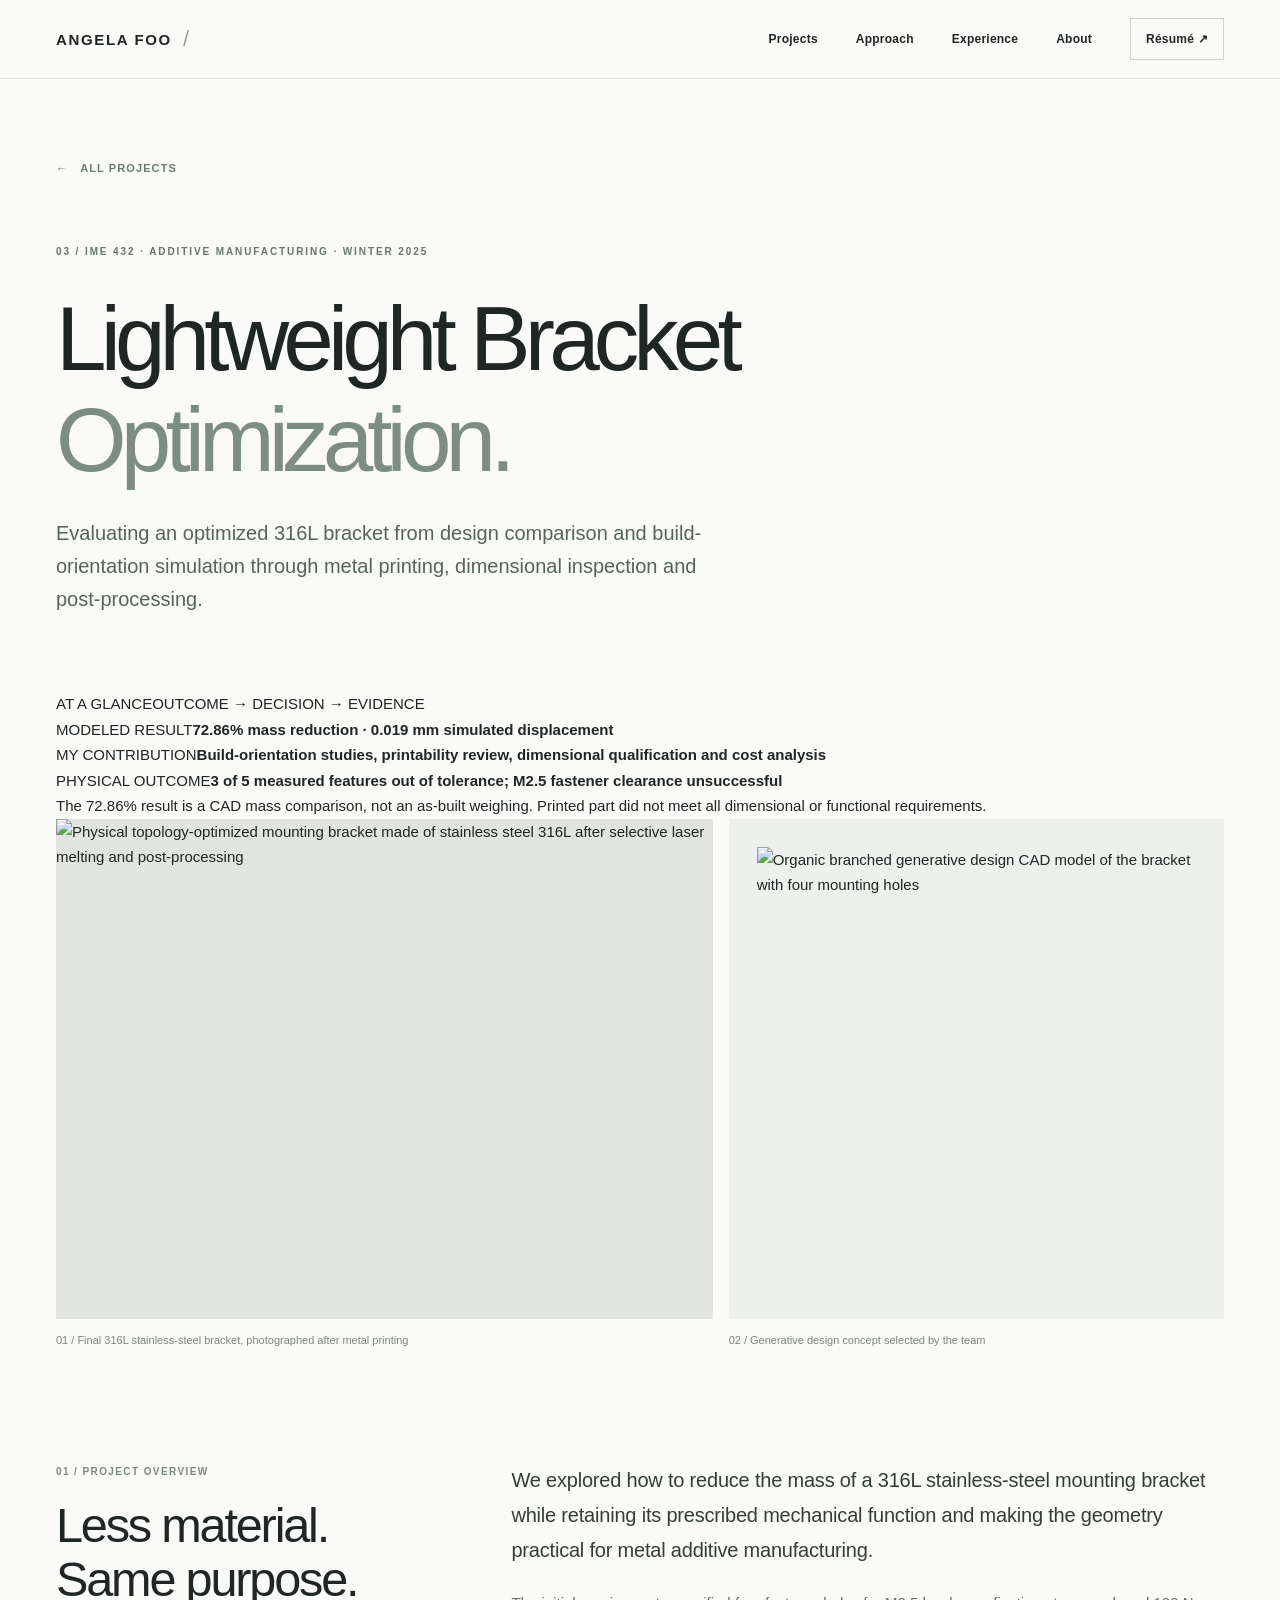
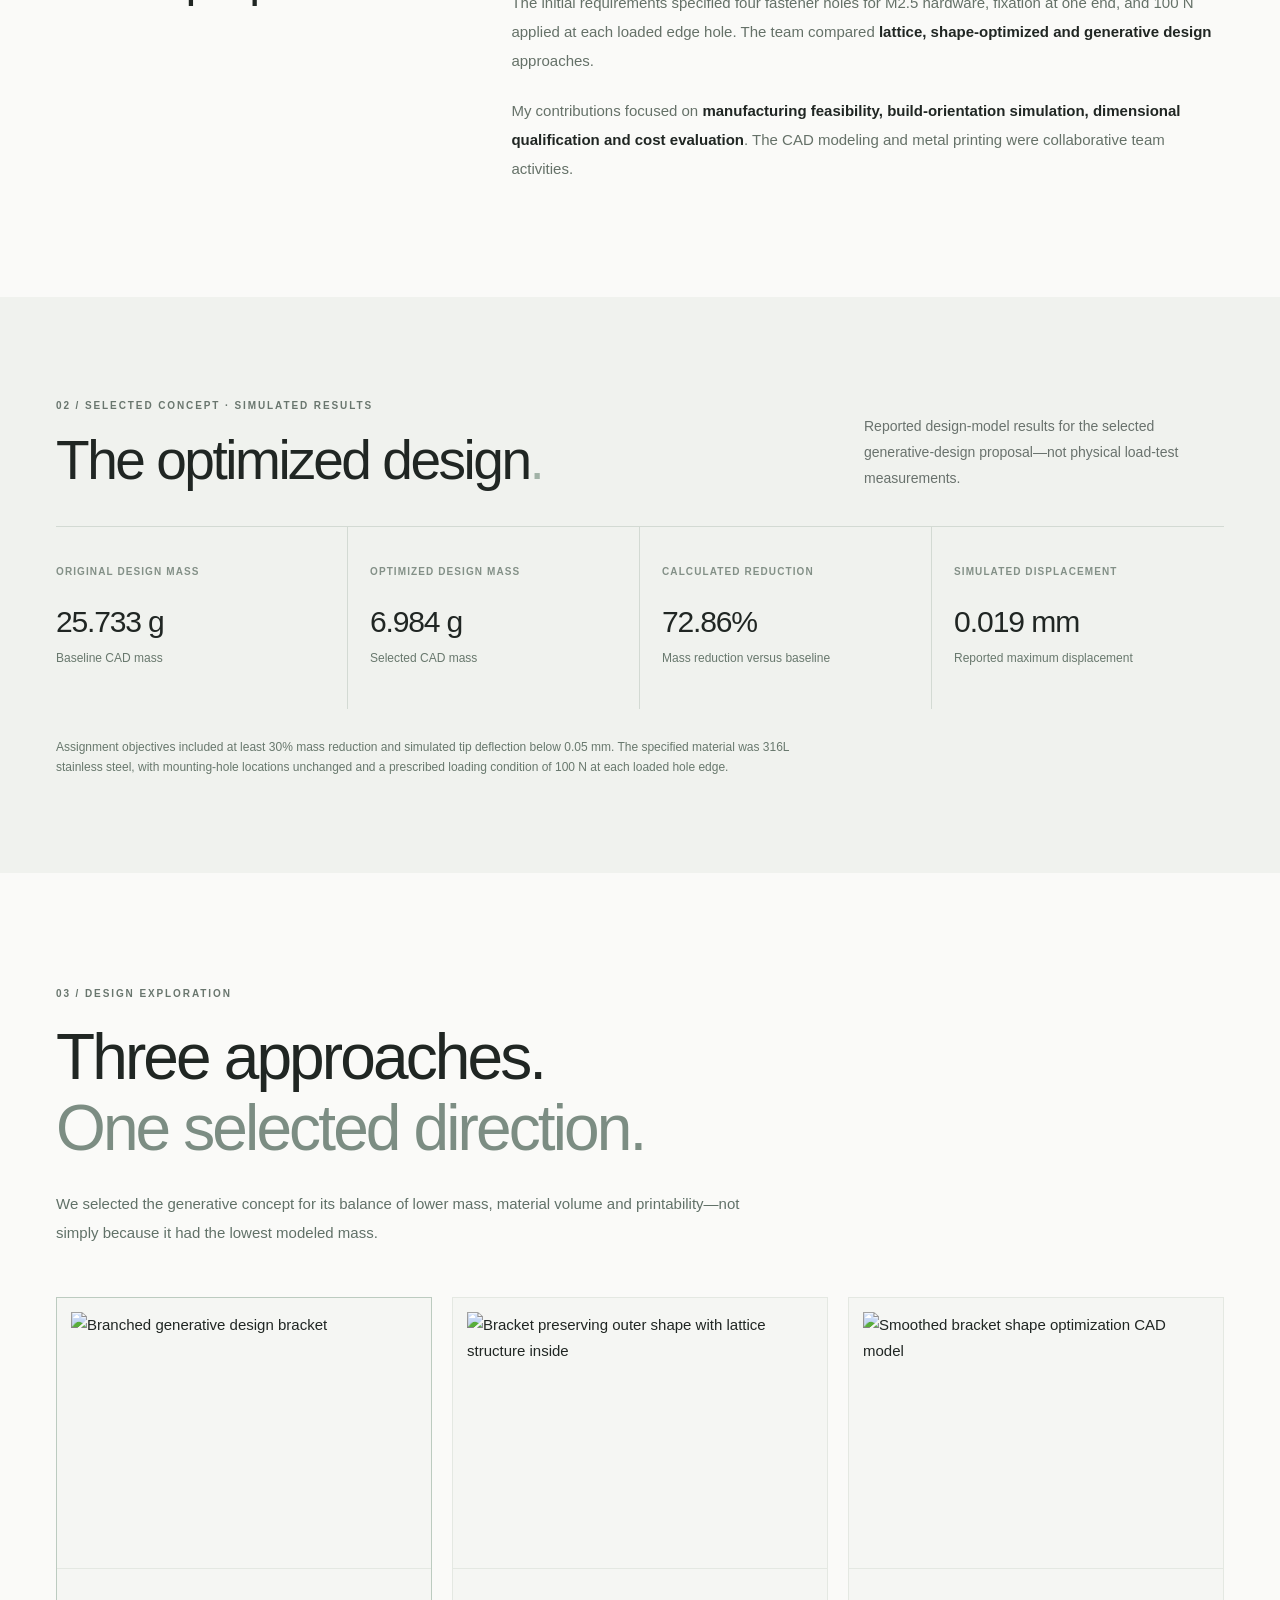
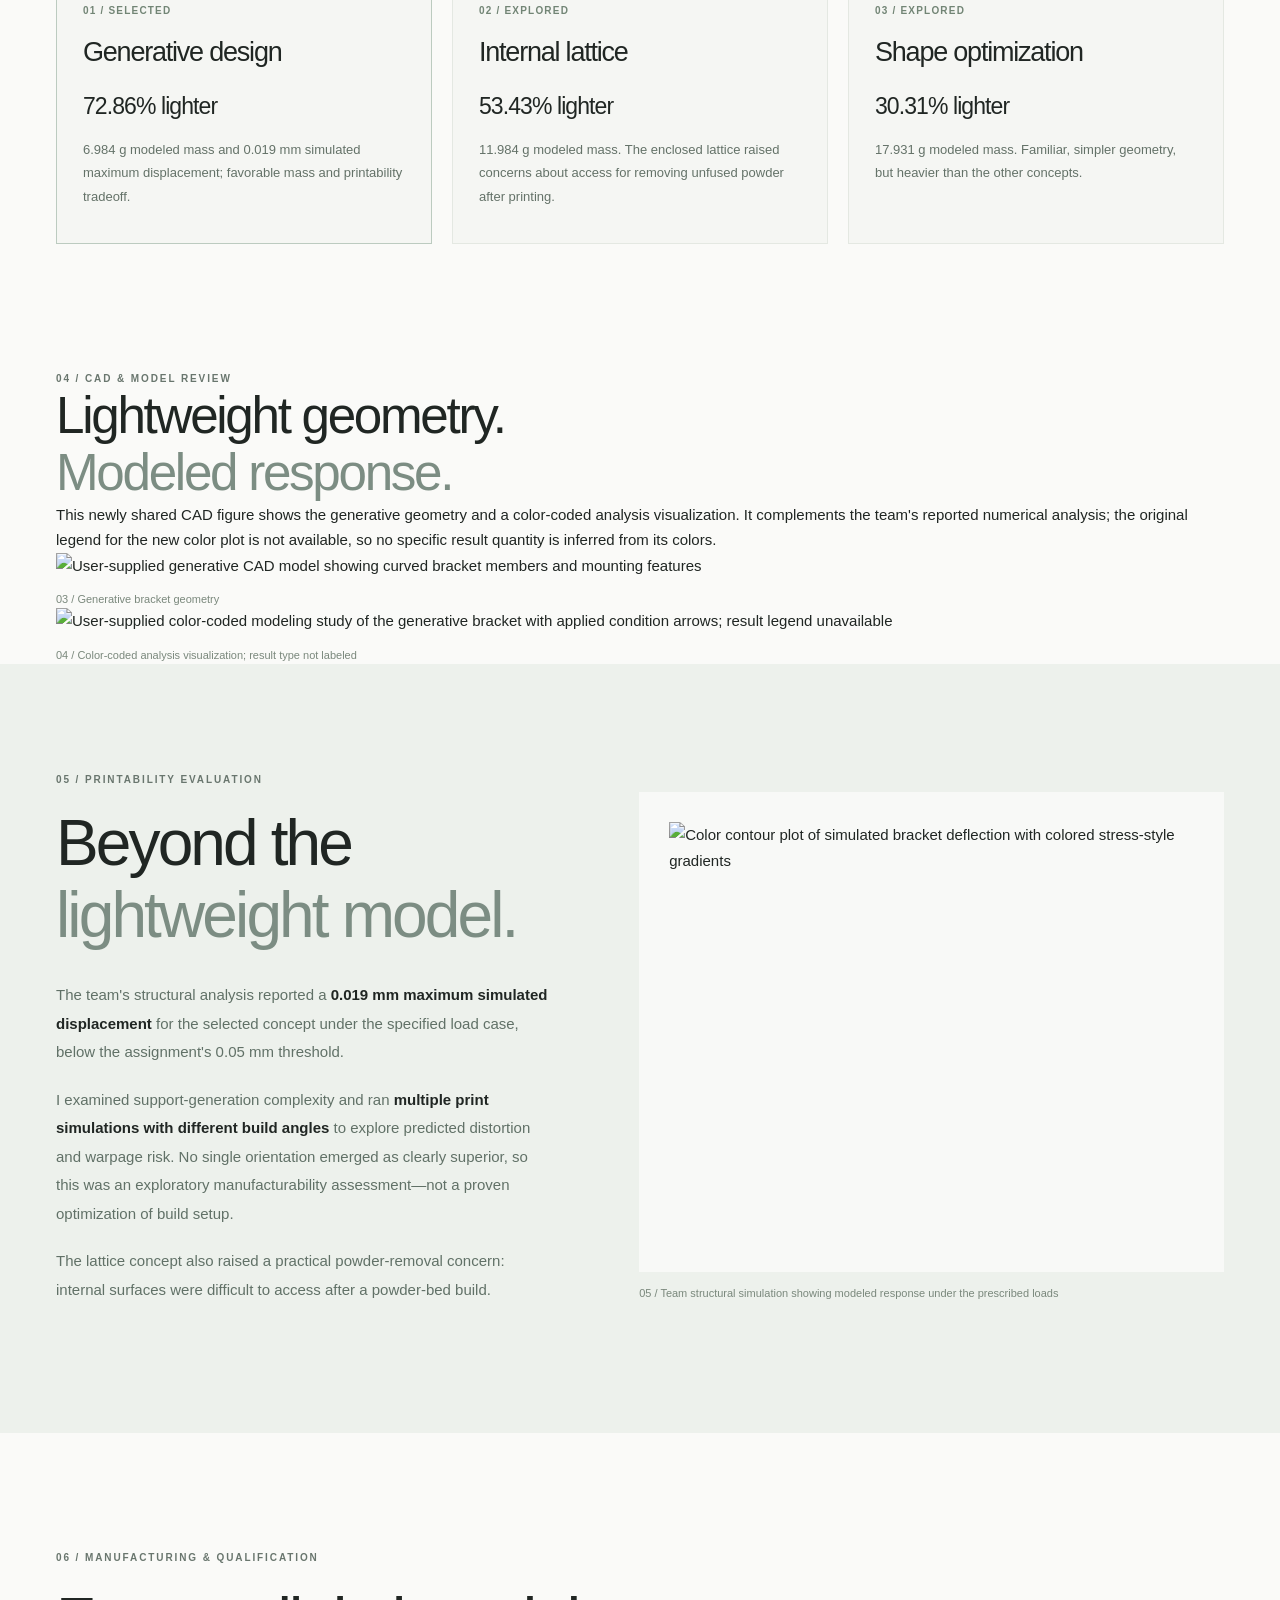
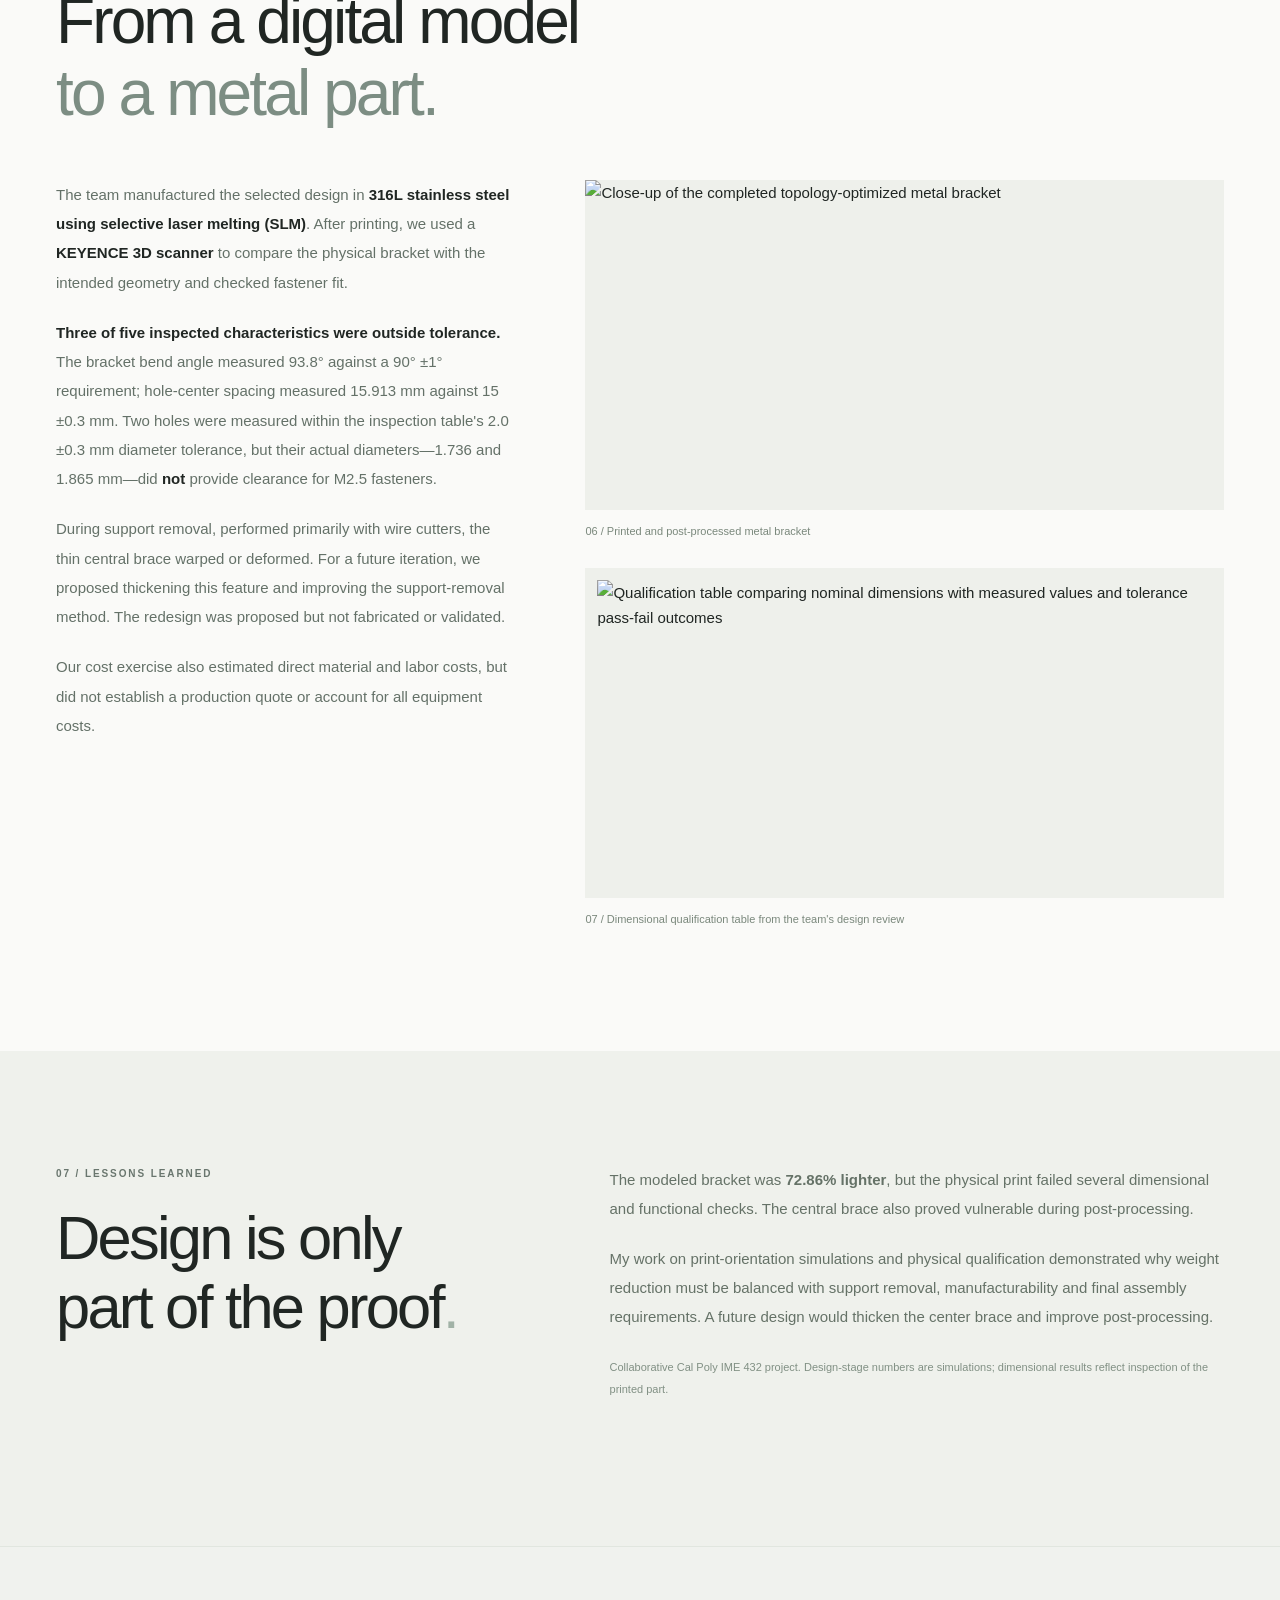
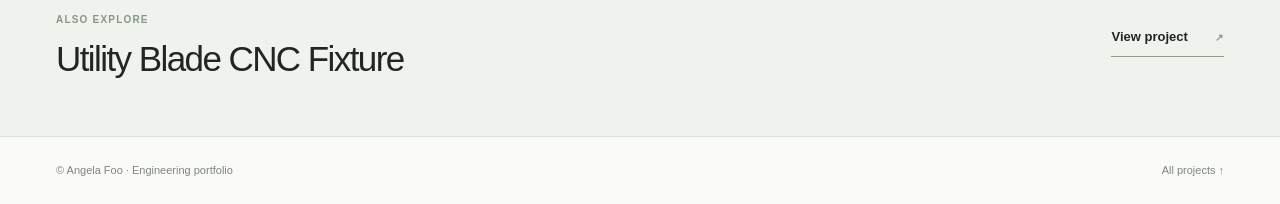
==== commit c5dcae2f: "Add files via upload" ====
--- a/bracket.html
+++ b/bracket.html
@@ -1,77 +1,68 @@
-<!doctype html>
+<!DOCTYPE html>
+
 <html lang="en">
 <head>
-<meta charset="utf-8"><meta name="viewport" content="width=device-width,initial-scale=1"><meta name="theme-color" content="#fafaf8">
-<meta name="description" content="Angela Foo's IME 432 additive manufacturing project: a topology-optimized 316L stainless-steel mounting bracket, finite element simulation, dimensional qualification, and cost analysis.">
+<meta charset="utf-8"/><meta content="width=device-width,initial-scale=1" name="viewport"/><meta content="#fafaf8" name="theme-color"/>
+<meta content="Angela Foo's IME 432 additive manufacturing project: a topology-optimized 316L stainless-steel mounting bracket, finite element simulation, dimensional qualification, and cost analysis." name="description"/>
 <title>Lightweight Bracket Optimization — Angela Foo</title>
-<link rel="stylesheet" href="styles.css"><script src="script.js" defer></script>
+<link href="styles.css" rel="stylesheet"/><script defer="" src="script.js"></script>
 </head>
 <body id="top">
 <a class="skip-link" href="#main">Skip to main content</a>
-<header class="site-header"><div class="shell navigation"><a class="logo" href="index.html">ANGELA FOO<span class="logo-mark">/</span></a><button class="menu-toggle" type="button" aria-controls="site-nav" aria-expanded="false">Menu <span aria-hidden="true">☰</span></button><nav class="site-nav" id="site-nav" aria-label="Main navigation"><a href="index.html#projects">Projects</a><a href="index.html#experience">Experience</a><a href="index.html#about">About</a><a class="nav-resume" href="assets/Angela_Foo_Resume.pdf" target="_blank" rel="noopener">Résumé ↗</a></nav></div></header>
+<header class="site-header"><div class="shell navigation"><a class="logo" href="index.html">ANGELA FOO<span class="logo-mark">/</span></a><button aria-controls="site-nav" aria-expanded="false" class="menu-toggle" type="button">Menu <span aria-hidden="true">☰</span></button><nav aria-label="Main navigation" class="site-nav" id="site-nav"><a href="index.html#projects">Projects</a><a href="index.html#approach">Approach</a><a href="index.html#experience">Experience</a><a href="index.html#about">About</a><a class="nav-resume" href="assets/Angela_Foo_Resume.pdf" rel="noopener" target="_blank">Résumé ↗</a></nav></div></header>
 <main id="main">
-  <section class="shell case-intro bracket-intro">
-    <a class="back-to" href="index.html#projects">← &nbsp; ALL PROJECTS</a>
-    <p class="eyebrow">03 / IME 432 · ADDITIVE MANUFACTURING · WINTER 2025</p>
-    <h1>Lightweight Bracket<br><em>Optimization.</em></h1>
-    <p class="case-lede">Redesigning a load-bearing mounting bracket for metal additive manufacturing—with weight, stiffness, printability, and dimensional quality in view.</p>
-  </section>
-  <section class="shell bracket-hero-gallery" aria-label="Finished part and generative CAD model">
-    <figure class="bracket-hero-photo"><a href="assets/bracket-printed-bracket.webp" target="_blank" rel="noopener"><img src="assets/bracket-printed-bracket.webp" alt="Physical topology-optimized mounting bracket made of stainless steel 316L after selective laser melting and post-processing" fetchpriority="high"></a><figcaption>01 / Final 316L stainless-steel bracket, photographed after metal printing</figcaption></figure>
-    <figure class="bracket-hero-render"><a href="assets/bracket-generative-cad.webp" target="_blank" rel="noopener"><img src="assets/bracket-generative-cad.webp" alt="Organic branched generative design CAD model of the bracket with four mounting holes" fetchpriority="high"></a><figcaption>02 / Generative design concept selected by the team</figcaption></figure>
-  </section>
-  <div class="shell case-meta">
-    <div><span>PROJECT</span><strong>Cal Poly · IME 432</strong></div>
-    <div><span>TEAM</span><strong>Four-person design team</strong></div>
-    <div><span>MY FOCUS</span><strong>Validation · Qualification · Cost analysis</strong></div>
-    <div><span>TOOLS &amp; PROCESS</span><strong>Fusion 360 · 316L SLM · Dimensional inspection</strong></div>
-  </div>
-
-  <section class="shell case-body" aria-labelledby="bracket-overview">
-    <aside class="case-aside"><p>01 / PROJECT OVERVIEW</p><h2 id="bracket-overview">Less material.<br>Same purpose.</h2></aside>
-    <div class="case-text"><p class="lead-paragraph">Our team redesigned a small stainless-steel mounting bracket to reduce mass without sacrificing its intended structural function.</p>
-    <p>The original bracket had four fixed mounting holes for M2.5 fasteners and a specified load case. We evaluated <strong>generative design, an internal lattice, and shape optimization</strong> as ways to make the part lighter while considering the limitations of metal 3D printing.</p>
-    <p>My assigned responsibilities were <strong>design validation, qualification, and cost analysis</strong>. CAD modeling, FDM prototyping, and metal manufacturing/post-processing were assigned to other teammates, and the project was completed collaboratively.</p></div>
-  </section>
-
-  <section class="constraints-section" aria-labelledby="bracket-results-heading"><div class="shell">
-    <div class="section-bar narrow"><div><p class="eyebrow">02 / SELECTED CONCEPT · SIMULATED RESULTS</p><h2 id="bracket-results-heading">The optimized design<span class="accent-dot">.</span></h2></div><p class="section-subtitle">Reported design-model results for the selected generative-design proposal—not physical load-test measurements.</p></div>
-    <div class="constraints-grid bracket-metrics">
-      <div class="constraint"><span>ORIGINAL DESIGN MASS</span><strong>25.733 g</strong><p>Baseline CAD mass</p></div>
-      <div class="constraint"><span>OPTIMIZED DESIGN MASS</span><strong>6.984 g</strong><p>Selected CAD mass</p></div>
-      <div class="constraint"><span>CALCULATED REDUCTION</span><strong>72.86%</strong><p>Mass reduction versus baseline</p></div>
-      <div class="constraint"><span>SIMULATED DISPLACEMENT</span><strong>0.019 mm</strong><p>Reported maximum displacement</p></div>
-    </div>
-    <p class="constraints-note">Assignment objectives included at least 30% mass reduction and simulated tip deflection below 0.05 mm. The specified material was 316L stainless steel, with mounting-hole locations unchanged and a prescribed loading condition of 100 N at each loaded hole edge.</p>
-  </div></section>
-
-  <section class="shell bracket-options" aria-labelledby="bracket-options-heading">
-    <div class="bracket-section-title"><p class="eyebrow">03 / DESIGN EXPLORATION</p><h2 id="bracket-options-heading">Three approaches.<br><em>One selected direction.</em></h2><p>We compared alternative geometries before selecting the generative design for its combination of weight savings and simulated structural performance.</p></div>
-    <div class="bracket-option-grid">
-      <article class="bracket-option selected"><figure><img src="assets/bracket-generative-cad.webp" alt="Branched generative design bracket" loading="lazy"></figure><div class="bracket-option-copy"><span>01 / SELECTED</span><h3>Generative design</h3><strong>72.86% lighter</strong><p>6.984 g model mass; 0.019 mm reported simulated maximum displacement.</p></div></article>
-      <article class="bracket-option"><figure><img src="assets/bracket-lattice-cad.webp" alt="Bracket preserving outer shape with lattice structure inside" loading="lazy"></figure><div class="bracket-option-copy"><span>02 / EXPLORED</span><h3>Internal lattice</h3><strong>53.43% lighter</strong><p>11.984 g model mass. Structural deflection was not resolved in the team's analysis; powder-removal accessibility was also a concern.</p></div></article>
-      <article class="bracket-option"><figure><img src="assets/bracket-shape-optimization-cad.webp" alt="Smoothed bracket shape optimization CAD model" loading="lazy"></figure><div class="bracket-option-copy"><span>03 / EXPLORED</span><h3>Shape optimization</h3><strong>30.31% lighter</strong><p>17.931 g model mass; 0.048 mm reported simulated maximum displacement.</p></div></article>
-    </div>
-  </section>
-
-  <section class="bracket-analysis-band" aria-labelledby="bracket-analysis-heading"><div class="shell bracket-analysis-grid">
-    <div><p class="eyebrow">04 / STRUCTURAL EVALUATION</p><h2 id="bracket-analysis-heading">Validate the idea<br><em>before the print.</em></h2><p>The design review compared each proposal against the stiffness and weight targets. The selected generative design showed a reported <strong>0.019 mm maximum displacement in simulation</strong>, below the assignment's 0.05 mm limit.</p><p>My validation work also considered manufacturing risks such as support generation, print orientation, potential warpage, and part distortion. Simulation results were treated as design-stage evidence rather than a substitute for measuring a physical part.</p></div>
-    <figure><a href="assets/bracket-displacement-analysis.webp" target="_blank" rel="noopener"><img src="assets/bracket-displacement-analysis.webp" alt="Color contour plot of simulated bracket deflection with colored stress-style gradients" loading="lazy"></a><figcaption>03 / Structural simulation view from the team's final design review</figcaption></figure>
-  </div></section>
-
-  <section class="shell bracket-manufacture" aria-labelledby="bracket-manufacture-heading">
-    <div class="bracket-section-title"><p class="eyebrow">05 / MANUFACTURING &amp; QUALIFICATION</p><h2 id="bracket-manufacture-heading">From a digital model<br><em>to a metal part.</em></h2></div>
-    <div class="bracket-manufacture-grid">
-      <div class="bracket-manufacture-copy"><p>The team manufactured the selected design in <strong>316L stainless steel using selective laser melting (SLM)</strong> and completed support removal and post-processing. The design review reported a successful print without major build failure.</p><p>Qualification revealed limits that the CAD model alone could not show: some measured features were outside the drawing's specified tolerances. The team highlighted improvements to the slender connecting region, dimensional control, machine calibration, and post-processing.</p><p>For my cost analysis, the presentation estimated a <strong>three-hour build</strong>, approximately <strong>$0.26 in material</strong>, and <strong>$75 in labor</strong> per part. The resulting <strong>$75.26</strong> was a course estimate for direct material and labor, not a validated production quote or a fully allocated equipment cost.</p></div>
-      <div class="bracket-manufacture-images">
-        <figure><a href="assets/bracket-printed-bracket.webp" target="_blank" rel="noopener"><img src="assets/bracket-printed-bracket.webp" alt="Close-up of the completed topology-optimized metal bracket" loading="lazy"></a><figcaption>04 / Printed and post-processed metal bracket</figcaption></figure>
-        <figure><a href="assets/bracket-qualification-table.webp" target="_blank" rel="noopener"><img src="assets/bracket-qualification-table.webp" alt="Qualification table comparing nominal dimensions with measured values and tolerance pass-fail outcomes" loading="lazy"></a><figcaption>05 / Dimensional qualification table from the team's design review</figcaption></figure>
-      </div>
-    </div>
-  </section>
-
-  <section class="bracket-takeaways" aria-labelledby="bracket-takeaways-heading"><div class="shell bracket-takeaways-grid"><div><p class="eyebrow">06 / REFLECTION</p><h2 id="bracket-takeaways-heading">Design is only<br>part of the proof<span class="accent-dot">.</span></h2></div><div><p>The final print demonstrated that the lightweight concept could be fabricated, but its dimensional discrepancies pointed to an equally important part of manufacturing engineering: <strong>qualification against the drawing and requirements</strong>.</p><p>If the project continued, the team proposed strengthening the middle connecting brace and improving machine calibration and post-processing to bring more features into tolerance.</p><p class="bracket-credit">Academic team project: Angela Foo, Brett Beaudoin, Jaylan Mo, and Joshan Darji · Cal Poly IME 432. Visuals and figures are taken from the team's final design review.</p><a class="text-link smaller" href="assets/IME_432_Additive_Bracket_Design_Review.pdf" target="_blank" rel="noopener">View full design review <span aria-hidden="true">↗</span></a></div></div></section>
-  <div class="next-case"><div class="shell"><div><span>ALSO EXPLORE</span><h2>Utility Blade CNC Fixture</h2></div><a href="fixture.html" class="text-link">View project <span aria-hidden="true">↗</span></a></div></div>
+<section class="shell case-intro bracket-intro">
+<a class="back-to" href="index.html#projects">←   ALL PROJECTS</a>
+<p class="eyebrow">03 / IME 432 · ADDITIVE MANUFACTURING · WINTER 2025</p>
+<h1>Lightweight Bracket<br/><em>Optimization.</em></h1>
+<p class="case-lede">Evaluating an optimized 316L bracket from design comparison and build-orientation simulation through metal printing, dimensional inspection and post-processing.</p>
+</section><section aria-label="Project at a glance" class="shell case-glance">
+<div class="case-glance-heading"><span>AT A GLANCE</span><span>OUTCOME → DECISION → EVIDENCE</span></div>
+<div class="case-glance-grid"><div><span>MODELED RESULT</span><strong>72.86% mass reduction · 0.019 mm simulated displacement</strong></div><div><span>MY CONTRIBUTION</span><strong>Build-orientation studies, printability review, dimensional qualification and cost analysis</strong></div><div><span>PHYSICAL OUTCOME</span><strong>3 of 5 measured features out of tolerance; M2.5 fastener clearance unsuccessful</strong></div></div>
+<p class="case-glance-caveat">The 72.86% result is a CAD mass comparison, not an as-built weighing. Printed part did not meet all dimensional or functional requirements.</p>
+</section>
+<section aria-label="Finished part and generative CAD model" class="shell bracket-hero-gallery">
+<figure class="bracket-hero-photo"><a href="assets/bracket-printed-bracket.webp" rel="noopener" target="_blank"><img alt="Physical topology-optimized mounting bracket made of stainless steel 316L after selective laser melting and post-processing" fetchpriority="high" src="assets/bracket-printed-bracket.webp"/></a><figcaption>01 / Final 316L stainless-steel bracket, photographed after metal printing</figcaption></figure>
+<figure class="bracket-hero-render"><a href="assets/bracket-generative-cad.webp" rel="noopener" target="_blank"><img alt="Organic branched generative design CAD model of the bracket with four mounting holes" fetchpriority="high" src="assets/bracket-generative-cad.webp"/></a><figcaption>02 / Generative design concept selected by the team</figcaption></figure>
+</section>
+<section aria-labelledby="bracket-overview" class="shell case-body">
+<aside class="case-aside"><p>01 / PROJECT OVERVIEW</p><h2 id="bracket-overview">Less material.<br/>Same purpose.</h2></aside>
+<div class="case-text"><p class="lead-paragraph">We explored how to reduce the mass of a 316L stainless-steel mounting bracket while retaining its prescribed mechanical function and making the geometry practical for metal additive manufacturing.</p><p>The initial requirements specified four fastener holes for M2.5 hardware, fixation at one end, and 100 N applied at each loaded edge hole. The team compared <strong>lattice, shape-optimized and generative design</strong> approaches.</p><p>My contributions focused on <strong>manufacturing feasibility, build-orientation simulation, dimensional qualification and cost evaluation</strong>. The CAD modeling and metal printing were collaborative team activities.</p></div>
+</section>
+<section aria-labelledby="bracket-results-heading" class="constraints-section"><div class="shell">
+<div class="section-bar narrow"><div><p class="eyebrow">02 / SELECTED CONCEPT · SIMULATED RESULTS</p><h2 id="bracket-results-heading">The optimized design<span class="accent-dot">.</span></h2></div><p class="section-subtitle">Reported design-model results for the selected generative-design proposal—not physical load-test measurements.</p></div>
+<div class="constraints-grid bracket-metrics">
+<div class="constraint"><span>ORIGINAL DESIGN MASS</span><strong>25.733 g</strong><p>Baseline CAD mass</p></div>
+<div class="constraint"><span>OPTIMIZED DESIGN MASS</span><strong>6.984 g</strong><p>Selected CAD mass</p></div>
+<div class="constraint"><span>CALCULATED REDUCTION</span><strong>72.86%</strong><p>Mass reduction versus baseline</p></div>
+<div class="constraint"><span>SIMULATED DISPLACEMENT</span><strong>0.019 mm</strong><p>Reported maximum displacement</p></div>
+</div>
+<p class="constraints-note">Assignment objectives included at least 30% mass reduction and simulated tip deflection below 0.05 mm. The specified material was 316L stainless steel, with mounting-hole locations unchanged and a prescribed loading condition of 100 N at each loaded hole edge.</p>
+</div></section>
+<section aria-labelledby="bracket-options-heading" class="shell bracket-options">
+<div class="bracket-section-title"><p class="eyebrow">03 / DESIGN EXPLORATION</p><h2 id="bracket-options-heading">Three approaches.<br/><em>One selected direction.</em></h2><p>We selected the generative concept for its balance of lower mass, material volume and printability—not simply because it had the lowest modeled mass.</p></div>
+<div class="bracket-option-grid">
+<article class="bracket-option selected"><figure><img alt="Branched generative design bracket" loading="lazy" src="assets/bracket-generative-cad.webp"/></figure><div class="bracket-option-copy"><span>01 / SELECTED</span><h3>Generative design</h3><strong>72.86% lighter</strong><p>6.984 g modeled mass and 0.019 mm simulated maximum displacement; favorable mass and printability tradeoff.</p></div></article>
+<article class="bracket-option"><figure><img alt="Bracket preserving outer shape with lattice structure inside" loading="lazy" src="assets/bracket-lattice-cad.webp"/></figure><div class="bracket-option-copy"><span>02 / EXPLORED</span><h3>Internal lattice</h3><strong>53.43% lighter</strong><p>11.984 g modeled mass. The enclosed lattice raised concerns about access for removing unfused powder after printing.</p></div></article>
+<article class="bracket-option"><figure><img alt="Smoothed bracket shape optimization CAD model" loading="lazy" src="assets/bracket-shape-optimization-cad.webp"/></figure><div class="bracket-option-copy"><span>03 / EXPLORED</span><h3>Shape optimization</h3><strong>30.31% lighter</strong><p>17.931 g modeled mass. Familiar, simpler geometry, but heavier than the other concepts.</p></div></article>
+</div>
+</section>
+<section aria-labelledby="bracket-generative-views" class="analysis-evidence shell"><div class="analysis-evidence-heading"><p class="eyebrow">04 / CAD &amp; MODEL REVIEW</p><h2 id="bracket-generative-views">Lightweight geometry.<br/><em>Modeled response.</em></h2><p>This newly shared CAD figure shows the generative geometry and a color-coded analysis visualization. It complements the team's reported numerical analysis; the original legend for the new color plot is not available, so no specific result quantity is inferred from its colors.</p></div><div class="analysis-evidence-grid"><figure><a href="assets/bracket-user-generative-model.webp" rel="noopener" target="_blank"><img alt="User-supplied generative CAD model showing curved bracket members and mounting features" loading="lazy" src="assets/bracket-user-generative-model.webp"/></a><figcaption>03 / Generative bracket geometry</figcaption></figure><figure><a href="assets/bracket-user-structural-visualization.webp" rel="noopener" target="_blank"><img alt="User-supplied color-coded modeling study of the generative bracket with applied condition arrows; result legend unavailable" loading="lazy" src="assets/bracket-user-structural-visualization.webp"/></a><figcaption>04 / Color-coded analysis visualization; result type not labeled</figcaption></figure></div></section><section aria-labelledby="bracket-analysis-heading" class="bracket-analysis-band"><div class="shell bracket-analysis-grid">
+<div><p class="eyebrow">05 / PRINTABILITY EVALUATION</p><h2 id="bracket-analysis-heading">Beyond the<br/><em>lightweight model.</em></h2><p>The team's structural analysis reported a <strong>0.019 mm maximum simulated displacement</strong> for the selected concept under the specified load case, below the assignment's 0.05 mm threshold.</p><p>I examined support-generation complexity and ran <strong>multiple print simulations with different build angles</strong> to explore predicted distortion and warpage risk. No single orientation emerged as clearly superior, so this was an exploratory manufacturability assessment—not a proven optimization of build setup.</p><p>The lattice concept also raised a practical powder-removal concern: internal surfaces were difficult to access after a powder-bed build.</p></div>
+<figure><a href="assets/bracket-displacement-analysis.webp" rel="noopener" target="_blank"><img alt="Color contour plot of simulated bracket deflection with colored stress-style gradients" loading="lazy" src="assets/bracket-displacement-analysis.webp"/></a><figcaption>05 / Team structural simulation showing modeled response under the prescribed loads</figcaption></figure>
+</div></section>
+<section aria-labelledby="bracket-manufacture-heading" class="shell bracket-manufacture">
+<div class="bracket-section-title"><p class="eyebrow">06 / MANUFACTURING &amp; QUALIFICATION</p><h2 id="bracket-manufacture-heading">From a digital model<br/><em>to a metal part.</em></h2></div>
+<div class="bracket-manufacture-grid">
+<div class="bracket-manufacture-copy"><p>The team manufactured the selected design in <strong>316L stainless steel using selective laser melting (SLM)</strong>. After printing, we used a <strong>KEYENCE 3D scanner</strong> to compare the physical bracket with the intended geometry and checked fastener fit.</p><p><strong>Three of five inspected characteristics were outside tolerance.</strong> The bracket bend angle measured 93.8° against a 90° ±1° requirement; hole-center spacing measured 15.913 mm against 15 ±0.3 mm. Two holes were measured within the inspection table's 2.0 ±0.3 mm diameter tolerance, but their actual diameters—1.736 and 1.865 mm—did <strong>not</strong> provide clearance for M2.5 fasteners.</p><p>During support removal, performed primarily with wire cutters, the thin central brace warped or deformed. For a future iteration, we proposed thickening this feature and improving the support-removal method. The redesign was proposed but not fabricated or validated.</p><p>Our cost exercise also estimated direct material and labor costs, but did not establish a production quote or account for all equipment costs.</p></div>
+<div class="bracket-manufacture-images">
+<figure><a href="assets/bracket-printed-bracket.webp" rel="noopener" target="_blank"><img alt="Close-up of the completed topology-optimized metal bracket" loading="lazy" src="assets/bracket-printed-bracket.webp"/></a><figcaption>06 / Printed and post-processed metal bracket</figcaption></figure>
+<figure><a href="assets/bracket-qualification-table.webp" rel="noopener" target="_blank"><img alt="Qualification table comparing nominal dimensions with measured values and tolerance pass-fail outcomes" loading="lazy" src="assets/bracket-qualification-table.webp"/></a><figcaption>07 / Dimensional qualification table from the team's design review</figcaption></figure>
+</div>
+</div>
+</section>
+<section aria-labelledby="bracket-takeaways-heading" class="bracket-takeaways"><div class="shell bracket-takeaways-grid"><div><p class="eyebrow">07 / LESSONS LEARNED</p><h2 id="bracket-takeaways-heading">Design is only<br/>part of the proof<span class="accent-dot">.</span></h2></div><div><p>The modeled bracket was <strong>72.86% lighter</strong>, but the physical print failed several dimensional and functional checks. The central brace also proved vulnerable during post-processing.</p><p>My work on print-orientation simulations and physical qualification demonstrated why weight reduction must be balanced with support removal, manufacturability and final assembly requirements. A future design would thicken the center brace and improve post-processing.</p><p class="bracket-credit">Collaborative Cal Poly IME 432 project. Design-stage numbers are simulations; dimensional results reflect inspection of the printed part.</p></div></div></section>
+<div class="next-case"><div class="shell"><div><span>ALSO EXPLORE</span><h2>Utility Blade CNC Fixture</h2></div><a class="text-link" href="fixture.html">View project <span aria-hidden="true">↗</span></a></div></div>
 </main>
 <footer class="site-footer"><div class="shell footer-flex"><span>© Angela Foo · Engineering portfolio</span><a href="index.html#projects">All projects ↑</a></div></footer>
 </body></html>
